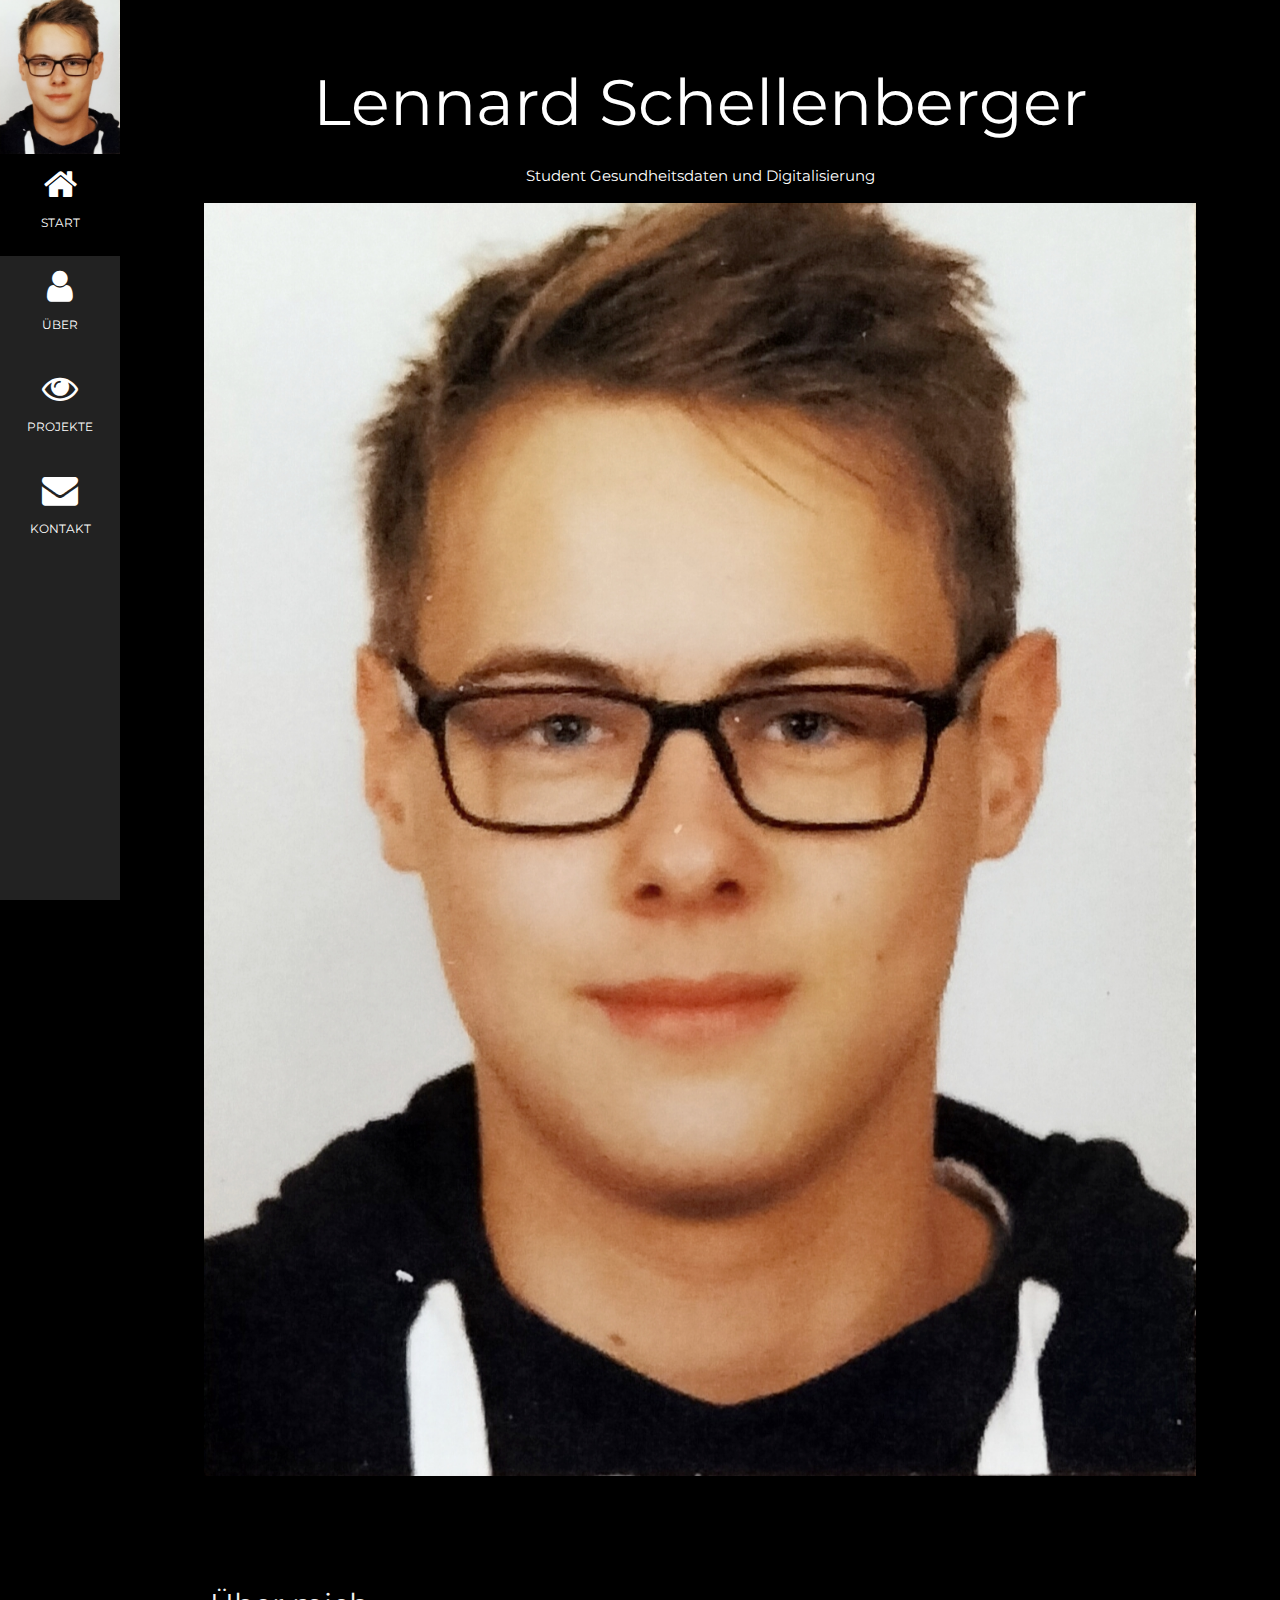
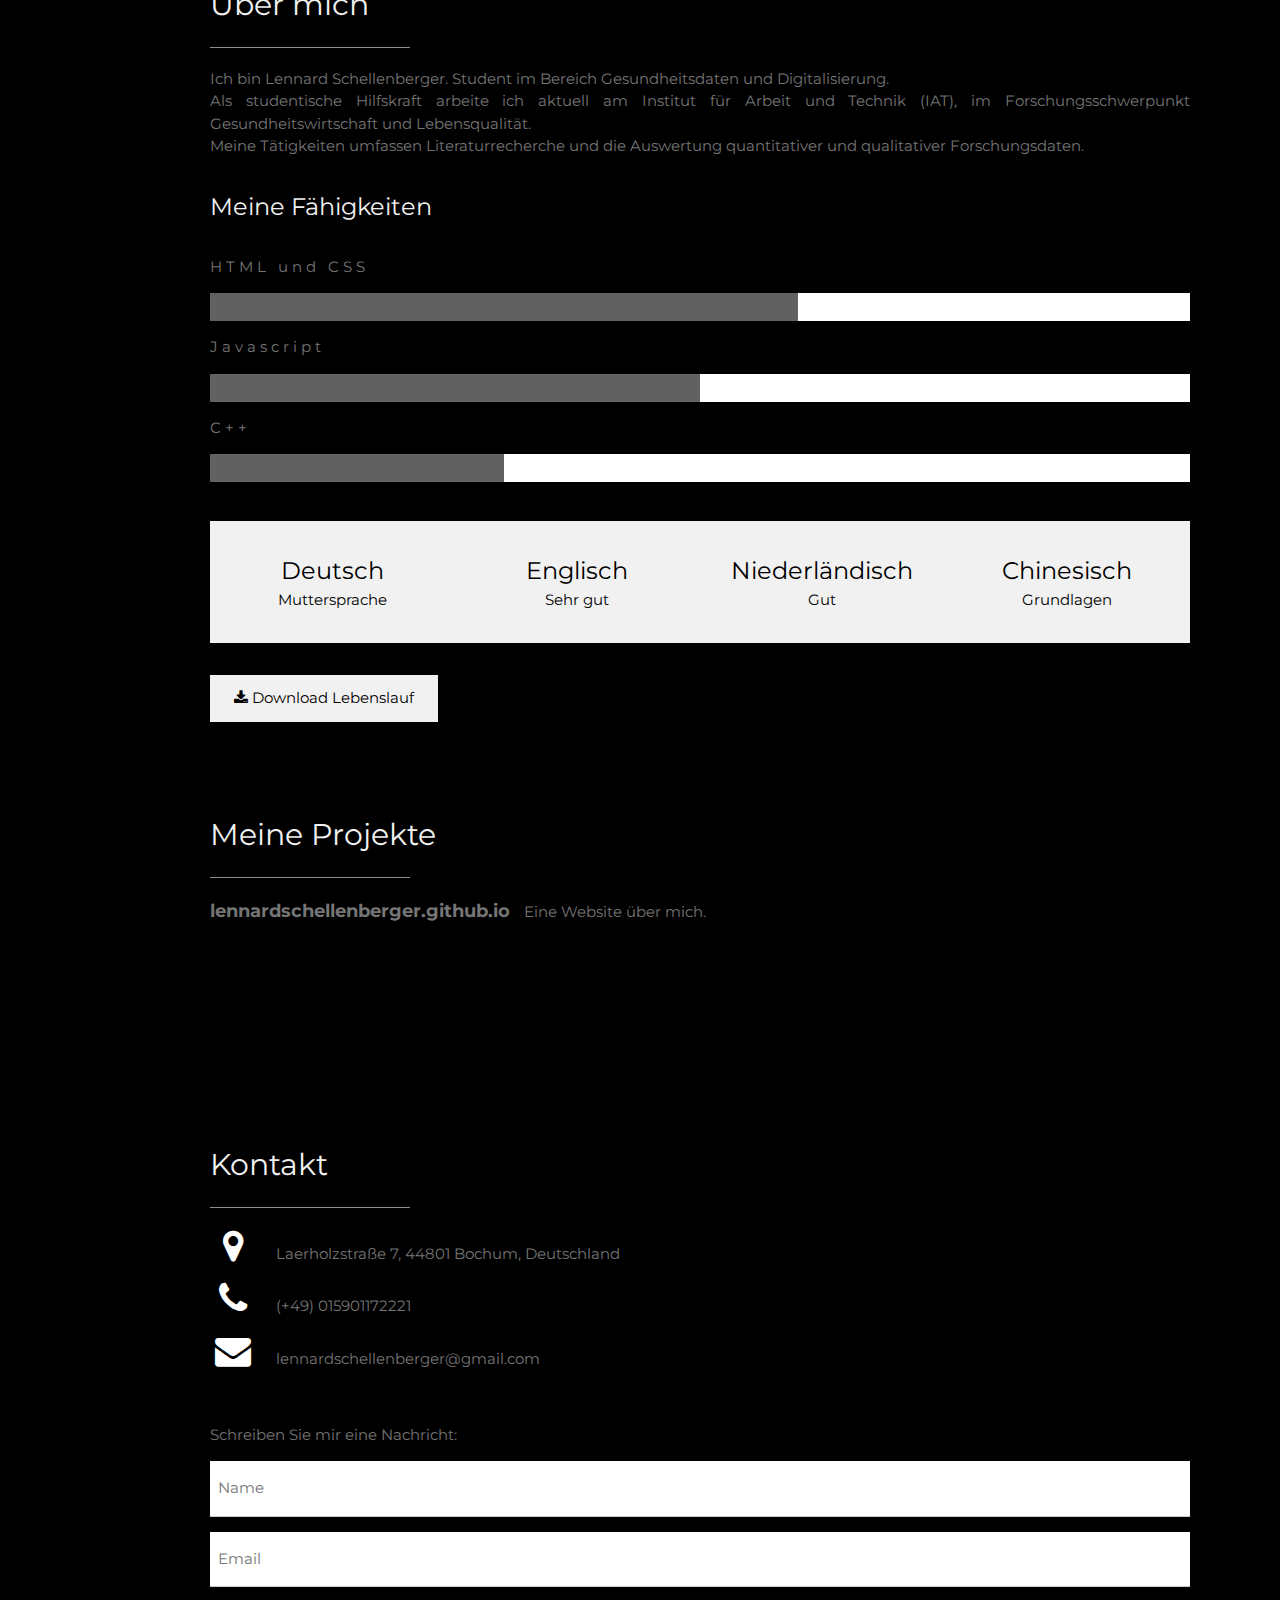
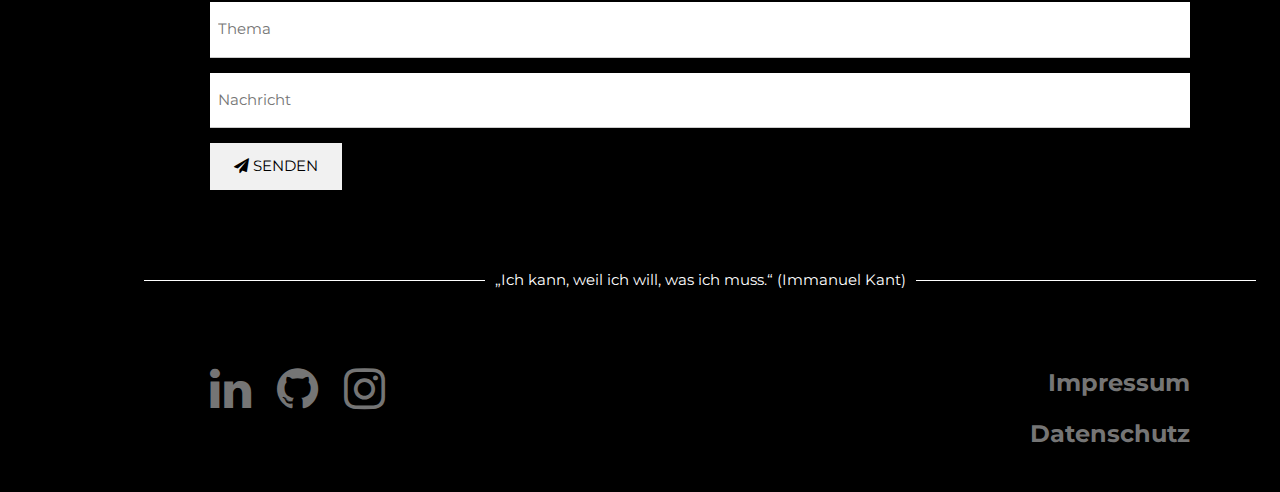
==== index.html @ 7496de6b "o" ====
<!DOCTYPE html>
<html>

<head>
  <title>Lennard Schellenberger</title>
  <meta charset="UTF-8">
  <meta name="keywords" content="HTML, CSS, JavaScript">
  <meta name="description" content="Website about Lennard Schellenberger">
  <meta name="author" content="Lennard Schellenberger">
  <meta name="viewport" content="width=device-width, initial-scale=1">
  <link rel="stylesheet" href="./styles/index.css">
  <link rel="stylesheet" href="https://www.w3schools.com/w3css/4/w3.css">
  <link rel="stylesheet" href="https://fonts.googleapis.com/css?family=Montserrat">
  <link rel="stylesheet" href="https://cdnjs.cloudflare.com/ajax/libs/font-awesome/4.7.0/css/font-awesome.min.css">
  <link rel="icon" type="image/x-ixon" href=".\data\flavicon.png">
  <script src="./scripts/index.js">
  </script>
  <style>
    body,
    h1,
    h2,
    h3,
    h4,
    h5,
    h6 {
      font-family: "Montserrat", sans-serif
    }

    .w3-row-padding img {
      margin-bottom: 12px
    }

    /* Set the width of the sidebar to 120px */
    .w3-sidebar {
      width: 120px;
      background: #222;
    }

    /* Add a left margin to the "page content" that matches the width of the sidebar (120px) */
    #main {
      margin-left: 120px
    }

    /* Remove margins from "page content" on small screens */
    @media only screen and (max-width: 600px) {
      #main {
        margin-left: 0
      }
    }
  </style>
</head>

<body class="w3-black">
  <!-- Icon Bar (Sidebar - hidden on small screens) -->
  <nav class="w3-sidebar w3-bar-block w3-small w3-hide-small w3-center">
    <!-- Avatar image in top left corner -->
    <img src="./data/lennardschellenberger.jpg" alt="Lennard Schellenberger" style="width:100%">
    <a href="./index.html#" class="w3-bar-item w3-button w3-padding-large w3-black">
      <i class="fa fa-home w3-xxlarge"></i>
      <p>START</p>
    </a>
    <a href="./index.html#ueber" class="w3-bar-item w3-button w3-padding-large w3-hover-black">
      <i class="fa fa-user w3-xxlarge"></i>
      <p>ÜBER</p>
    </a>
    <a href="./index.html#projekte" class="w3-bar-item w3-button w3-padding-large w3-hover-black">
      <i class="fa fa-eye w3-xxlarge"></i>
      <p>PROJEKTE</p>
    </a>
    <a href="./index.html#kontakt" class="w3-bar-item w3-button w3-padding-large w3-hover-black">
      <i class="fa fa-envelope w3-xxlarge"></i>
      <p>KONTAKT</p>
    </a>
    <!-- <img src="qr-code.png" alt="QR Code" title="lennardschellenberger.w3spaces.com" class="qr-code"> -->
  </nav>

  <!-- Navbar on small screens (hidden on medium and large screens) -->
  <div class="w3-top w3-hide-large w3-hide-medium" id="myNavbar">
    <div class="w3-bar w3-black w3-opacity w3-hover-opacity-off w3-center w3-small">
      <a href="./index.html#" class="w3-bar-item w3-button" style="width:23% !important">START</a>
      <a href="./index.html#ueber" class="w3-bar-item w3-button" style="width:23% !important">ÜBER</a>
      <a href="./index.html#projekte" class="w3-bar-item w3-button" style="width:23% !important">PROJEKTE</a>
      <a href="./index.html#kontakt" class="w3-bar-item w3-button" style="width:23% !important">KONTAKT</a>
      <form>
        <input class="lang" type="image" src=".\data\germany.png" alt="Englisch" style="width: 6%;">
      </form>
    </div>
  </div>

  <!-- Page Content -->
  <div class="w3-padding-large" id="main">
    <!-- Header -->
    <header class="w3-container w3-padding-32 w3-center w3-black" id="home">
      <h1 class="w3-jumbo heading">Lennard Schellenberger</h1>
      <p id="header-description">Student Gesundheitsdaten und Digitalisierung</p>
      <img src="./data/lennardschellenberger.jpg" alt="Lennard Schellenberger" class="w3-image" width="992"
        height="1108">
      <!-- End Header -->
    </header>

    <!-- About Section -->
    <div class="w3-content w3-justify w3-text-grey w3-padding-64" id="ueber">
      <h2 id="about-header" class="w3-text-light-grey">Über mich</h2>
      <hr style="width:200px" class="w3-opacity">
      <p id="about-description">
        Ich bin Lennard Schellenberger. Student im Bereich Gesundheitsdaten und Digitalisierung. <br>
        Als studentische Hilfskraft arbeite ich aktuell am <a href="https://www.iat.eu"
          title="Institut für Arbeit und Technik" class="link">Institut für
          Arbeit und Technik (IAT)</a>,
        im Forschungsschwerpunkt <a
          href="https://www.iat.eu/das-institut/forschungsschwerpunkte/gesundheitswirtschaft-lebensqualitaet.html"
          title="Gesundheitswirtschaft und Lebensqualität" class="link">Gesundheitswirtschaft und Lebensqualität</a>.
        <br>
        Meine Tätigkeiten umfassen Literaturrecherche und die Auswertung quantitativer und qualitativer Forschungsdaten.
      </p>

      <h3 id="about-skills-header" class="w3-padding-16 w3-text-light-grey">Meine Fähigkeiten</h3>
      <p id="about-skills-skill-1" class="w3-wide">HTML und CSS</p>
      <div class="w3-white">
        <div class="w3-dark-grey" style="height:28px;width:60%"></div>
      </div>
      <p id="about-skills-skill-2" class="w3-wide">Javascript</p>
      <div class="w3-white">
        <div class="w3-dark-grey" style="height:28px;width:50%"></div>
      </div>
      <p id="about-skills-skill-3" class="w3-wide">C++</p>
      <div class="w3-white">
        <div class="w3-dark-grey" style="height:28px;width:30%"></div>
      </div><br>

      <div class="w3-row w3-center w3-padding-16 w3-section w3-light-grey">
        <div class="w3-quarter w3-section">
          <span id="about-skills-lang-1" class="w3-xlarge">Deutsch</span><br>
          <span id="about-skills-lang-1-level">Muttersprache</span>
        </div>
        <div class="w3-quarter w3-section">
          <span id="about-skills-lang-2" class="w3-xlarge">Englisch</span><br>
          <span id="about-skills-lang-2-level">Sehr gut</span>
        </div>
        <div class="w3-quarter w3-section">
          <span id="about-skills-lang-3" class="w3-xlarge">Niederländisch</span><br>
          <span id="about-skills-lang-3-level">Gut</span>
        </div>
        <div class="w3-quarter w3-section">
          <span id="about-skills-lang-4" class="w3-xlarge">Chinesisch</span><br>
          <span id="about-skills-lang-4-level">Grundlagen</span>
        </div>
      </div>

      <button class="w3-button w3-light-grey w3-padding-large w3-section">
        <a href="./data/lebenslauf-lennardschellenberger.pdf" id="download-cv" class="download-cv" download>
          <i class="fa fa-download"></i> Download Lebenslauf</a>
      </button>

      <!-- Project Section -->
      <div class="w3-padding-64 w3-content" id="projekte">
        <h2 id="projects-header" class="w3-text-light-grey">Meine Projekte</h2>
        <hr style="width:200px" class="w3-opacity">
        <p>
          <a href="https://lennardschellenberger.github.io" class="project-links">lennardschellenberger.github.io</a>
          <span id="projects-project-1">Eine Website über mich.</span>
        </p>
      </div>
      <!-- End Project Section -->
    </div>

    <!-- Contact Section -->
    <div class="w3-padding-64 w3-content w3-text-grey" id="kontakt">
      <h2 id="contact-header" class="w3-text-light-grey">Kontakt</h2>
      <hr style="width:200px" class="w3-opacity">

      <div class="w3-section">
        <p>
          <a href="https://maps.app.goo.gl/XYuv7DQ7EtosWg7t7" class="contacts">
            <i class="fa fa-map-marker fa-fw w3-text-white w3-xxlarge w3-margin-right"></i>
            <span title="Google Maps">Laerholzstraße 7, 44801 Bochum, Deutschland</span></a>
        </p>
        <p>
          <a href="tel:+4915901172221" class="contacts">
            <i class="fa fa-phone fa-fw w3-text-white w3-xxlarge w3-margin-right"></i>
            (+49) 015901172221</a>
        </p>
        <p>
          <a href="mailto:lennardschellenberger@gmail.com" class="contacts">
            <i class="fa fa-envelope fa-fw w3-text-white w3-xxlarge w3-margin-right"></i>
            lennardschellenberger@gmail.com</a>
        </p>
      </div><br>

      <p id="contact-form-text">Schreiben Sie mir eine Nachricht:</p>
      <form action="/action_page.php" target="_blank">
        <p><input class="w3-input w3-padding-16" type="text" placeholder="Name" required name="Name"></p>
        <p><input class="w3-input w3-padding-16" type="text" placeholder="Email" required name="Email"></p>
        <p><input class="w3-input w3-padding-16" type="text" placeholder="Thema" required name="Thema"></p>
        <p><input class="w3-input w3-padding-16" type="text" placeholder="Nachricht" required name="Nachricht"></p>
        <p>
          <button class="w3-button w3-light-grey w3-padding-large" type="submit">
            <i class="fa fa-paper-plane"></i>
            <span id="contact-form-send">SENDEN</span></button>
        </p>
      </form>
      <!-- End Contact Section -->
    </div>

    <!-- Quote - hidden on small screens -->
    <div class="quote w3-hide-small">
      <span class="quote-background">„Ich kann, weil ich will, was ich muss.“ (Immanuel Kant)</span>
    </div>

    <!-- Footer -->
    <footer class="w3-content w3-padding-64 w3-text-grey w3-xlarge">
      <a href="https://www.linkedin.com/in/lennard-schellenberger-0604a9241/"
        class="fa fa-linkedin social-media fa-2x"></a>
      <a href="https://github.com/lennardschellenberger" class="fa fa-github social-media fa-2x"></a>
      <a href="https://www.instagram.com/lennard_schellenberger/?next=%2F"
        class="fa fa-instagram social-media fa-2x"></a>

      <a href="./pages/impressum.html" id="footer-imprint" class="footer-links">Impressum</a><br>
      <a href="./pages/datenschutz.html" id="footer-imprint" class="footer-links">Datenschutz</a>
      <!-- End Footer -->
    </footer>

    <!-- END PAGE CONTENT -->
  </div>

</body>

</html>
---- styles/index.css ----
.link {
    text-decoration: none;
}

.lang-button {
    background: none;
}

.download-cv {
    text-decoration: none;
}

.project-links {
    text-decoration: none;
    font-size: large;
    font-weight: bold;
    margin-right: 10px;
}

.contacts {
    text-decoration: none;
}

.quote {
    width: 100%;
    text-align: center;
    border-bottom: 1px solid white;
    line-height: 0.1em;
    margin: 10px 0 20px;
}

.quote-background {
    background: black;
    padding: 0 10px;
}

.footer {
    display: flex;
    justify-content: space-between;
}

.social-media {
    text-decoration: none;
    margin-right: 20px;
}

.footer-links {
    text-decoration: none;
    float: right;
    font-weight: bold;
}

.copyright {
    text-align: center;
}

.link:hover,
.project-links:hover,
.contacts:hover,
.social-media:hover,
.footer-links:hover {
    color: white;
}
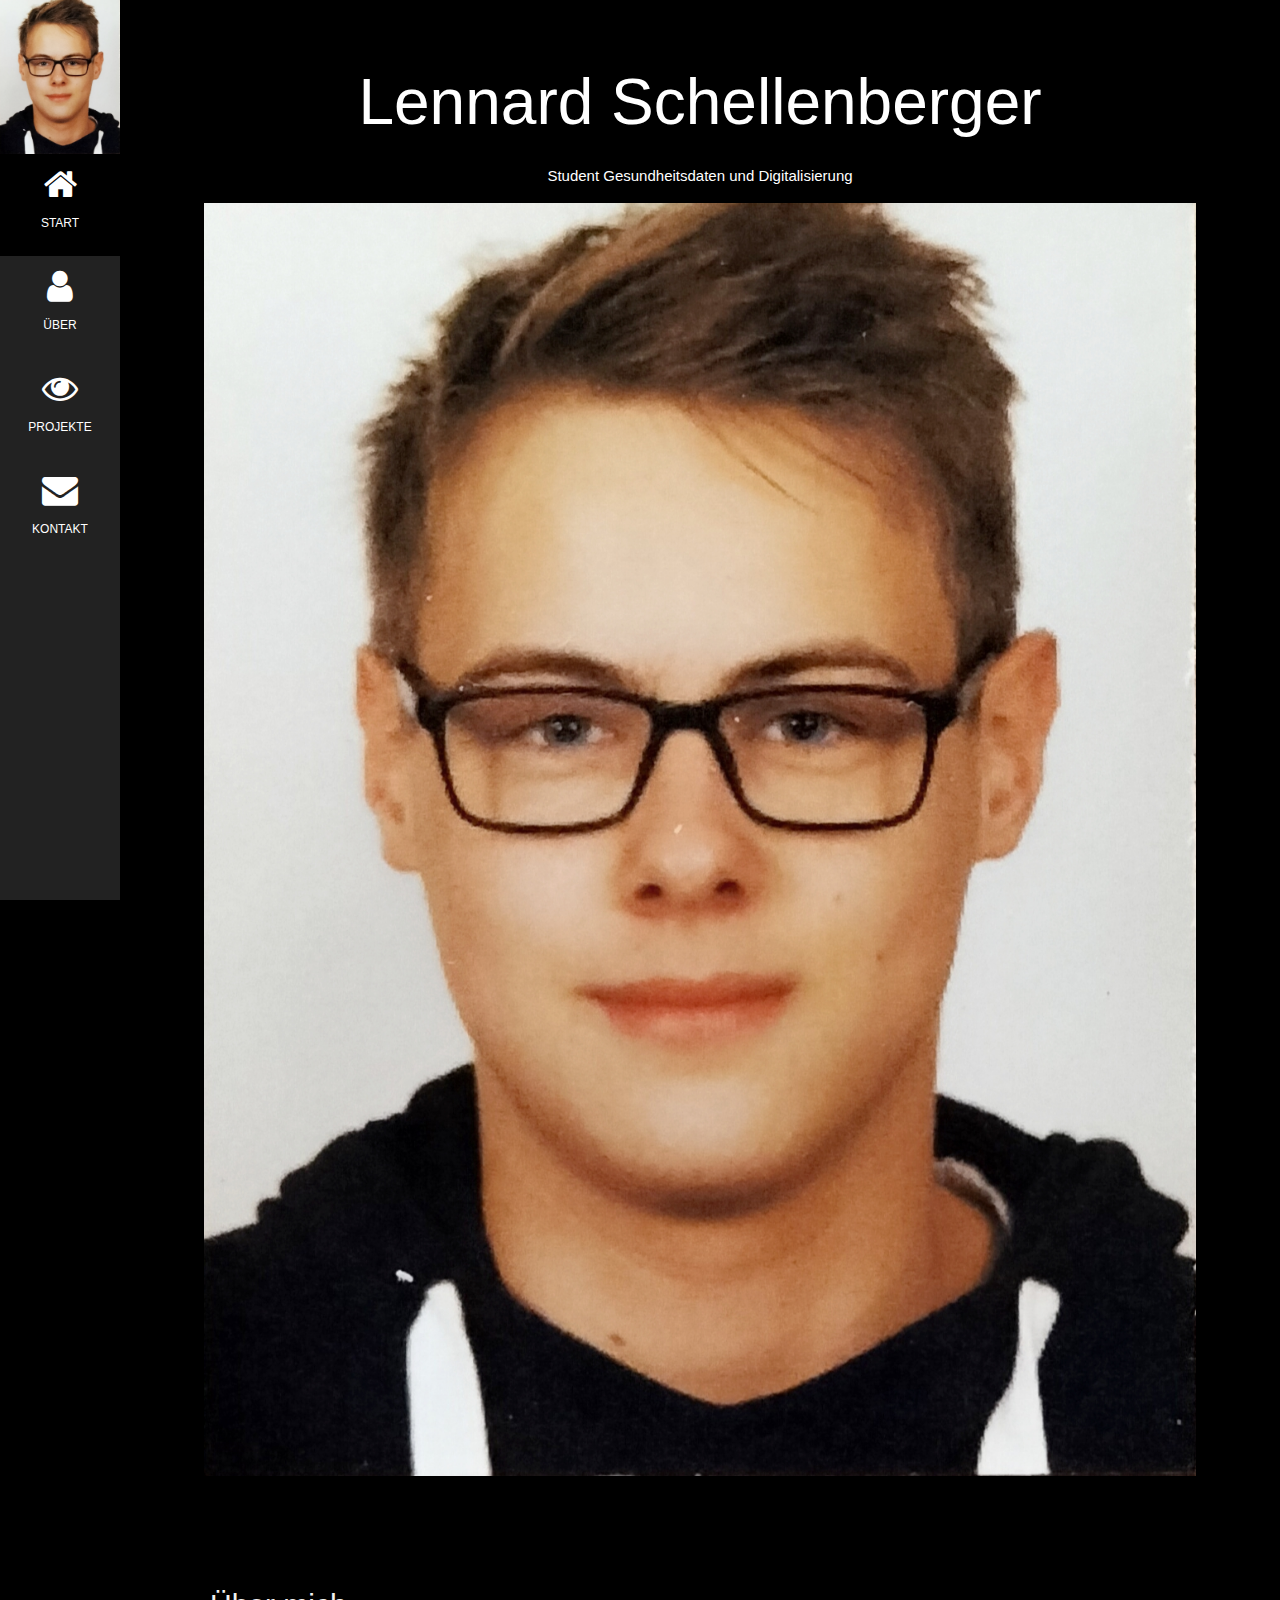
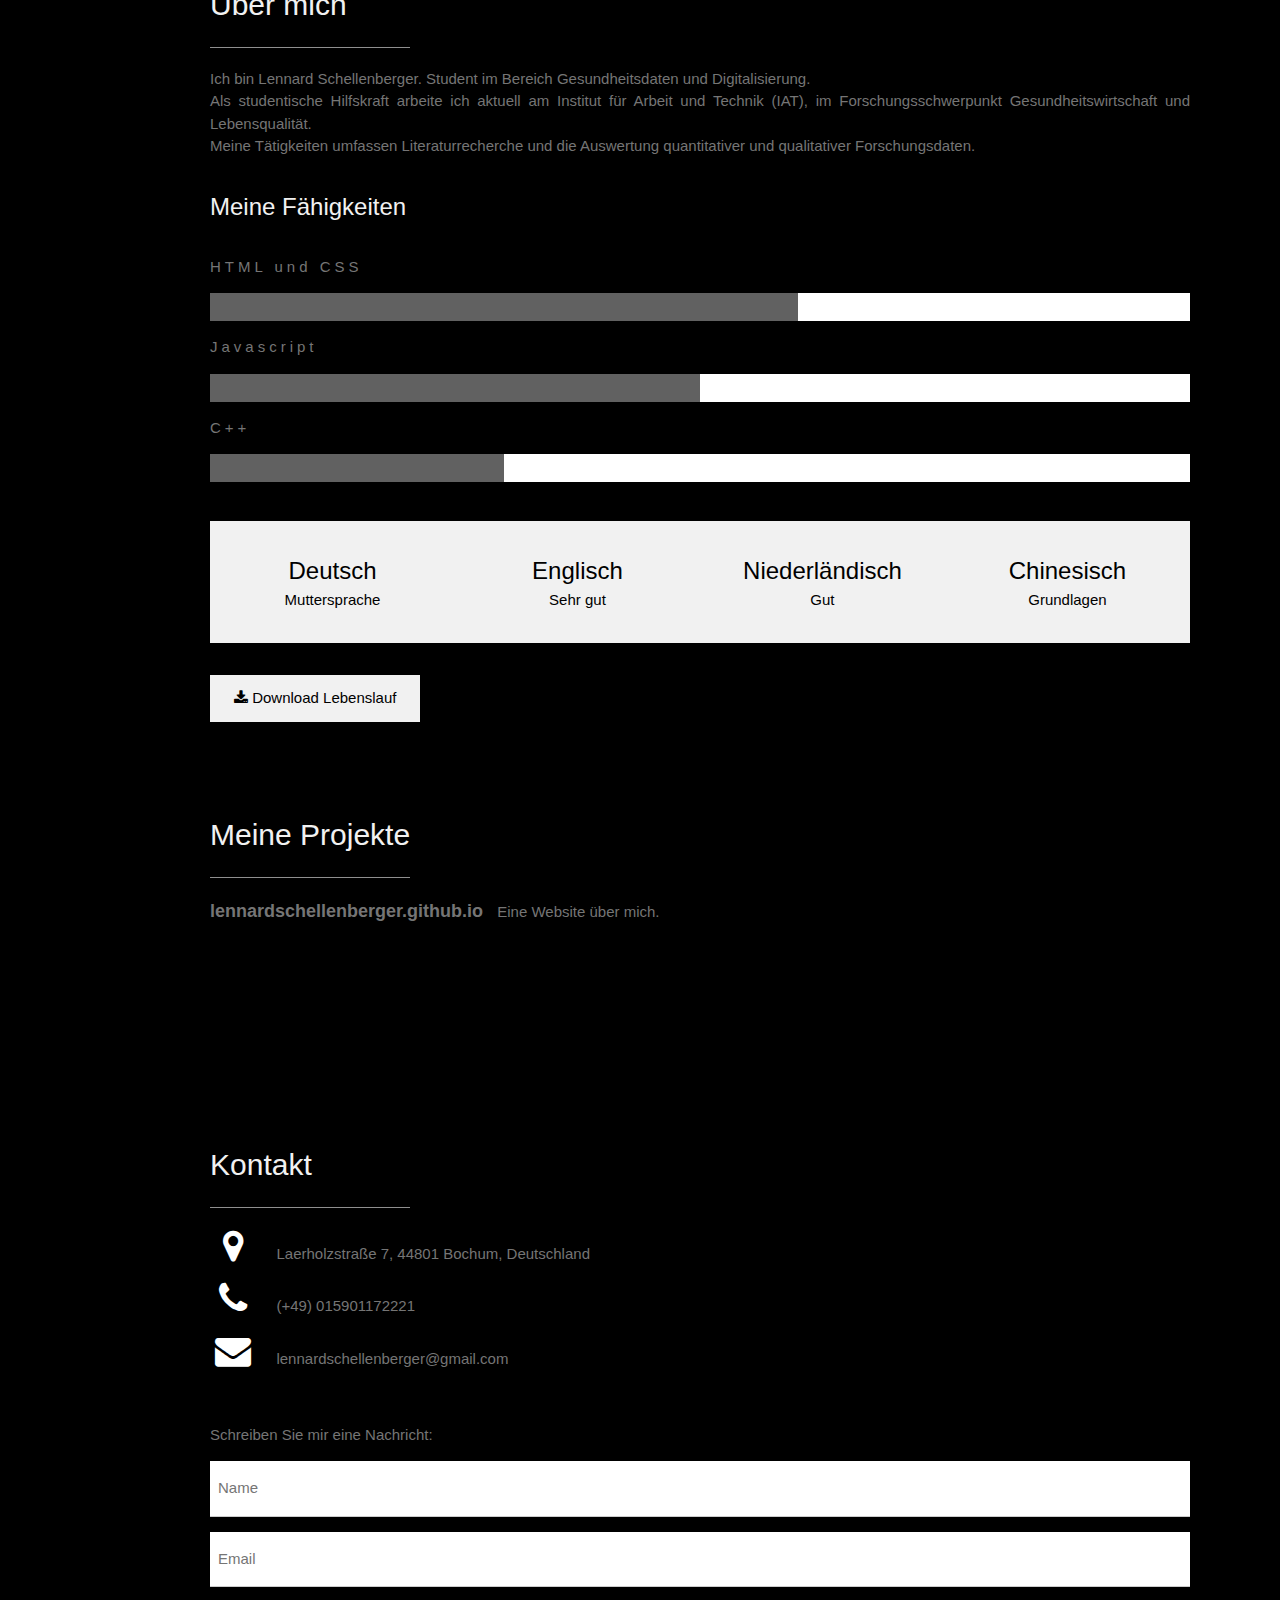
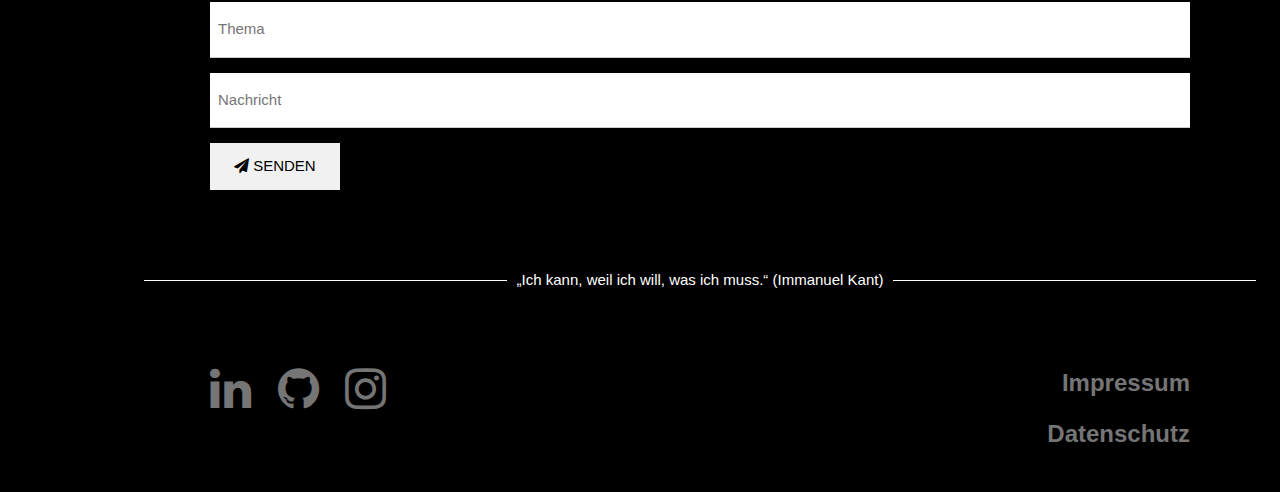
==== commit 371bfc42: "g" ====
--- a/index.html
+++ b/index.html
@@ -12,9 +12,8 @@
   <link rel="stylesheet" href="https://www.w3schools.com/w3css/4/w3.css">
   <link rel="stylesheet" href="https://fonts.googleapis.com/css?family=Montserrat">
   <link rel="stylesheet" href="https://cdnjs.cloudflare.com/ajax/libs/font-awesome/4.7.0/css/font-awesome.min.css">
-  <link rel="icon" type="image/x-ixon" href=".\data\flavicon.png">
-  <script src="./scripts/index.js">
-  </script>
+  <link rel="icon" type="image/x-icon" href=".\data\flavicon.png">
+  <script src="./scripts/index.js"></script>
   <style>
     body,
     h1,
@@ -23,7 +22,7 @@
     h4,
     h5,
     h6 {
-      font-family: "Montserrat", sans-serif
+      font-family: "Open Sans", sans-serif
     }
 
     .w3-row-padding img {
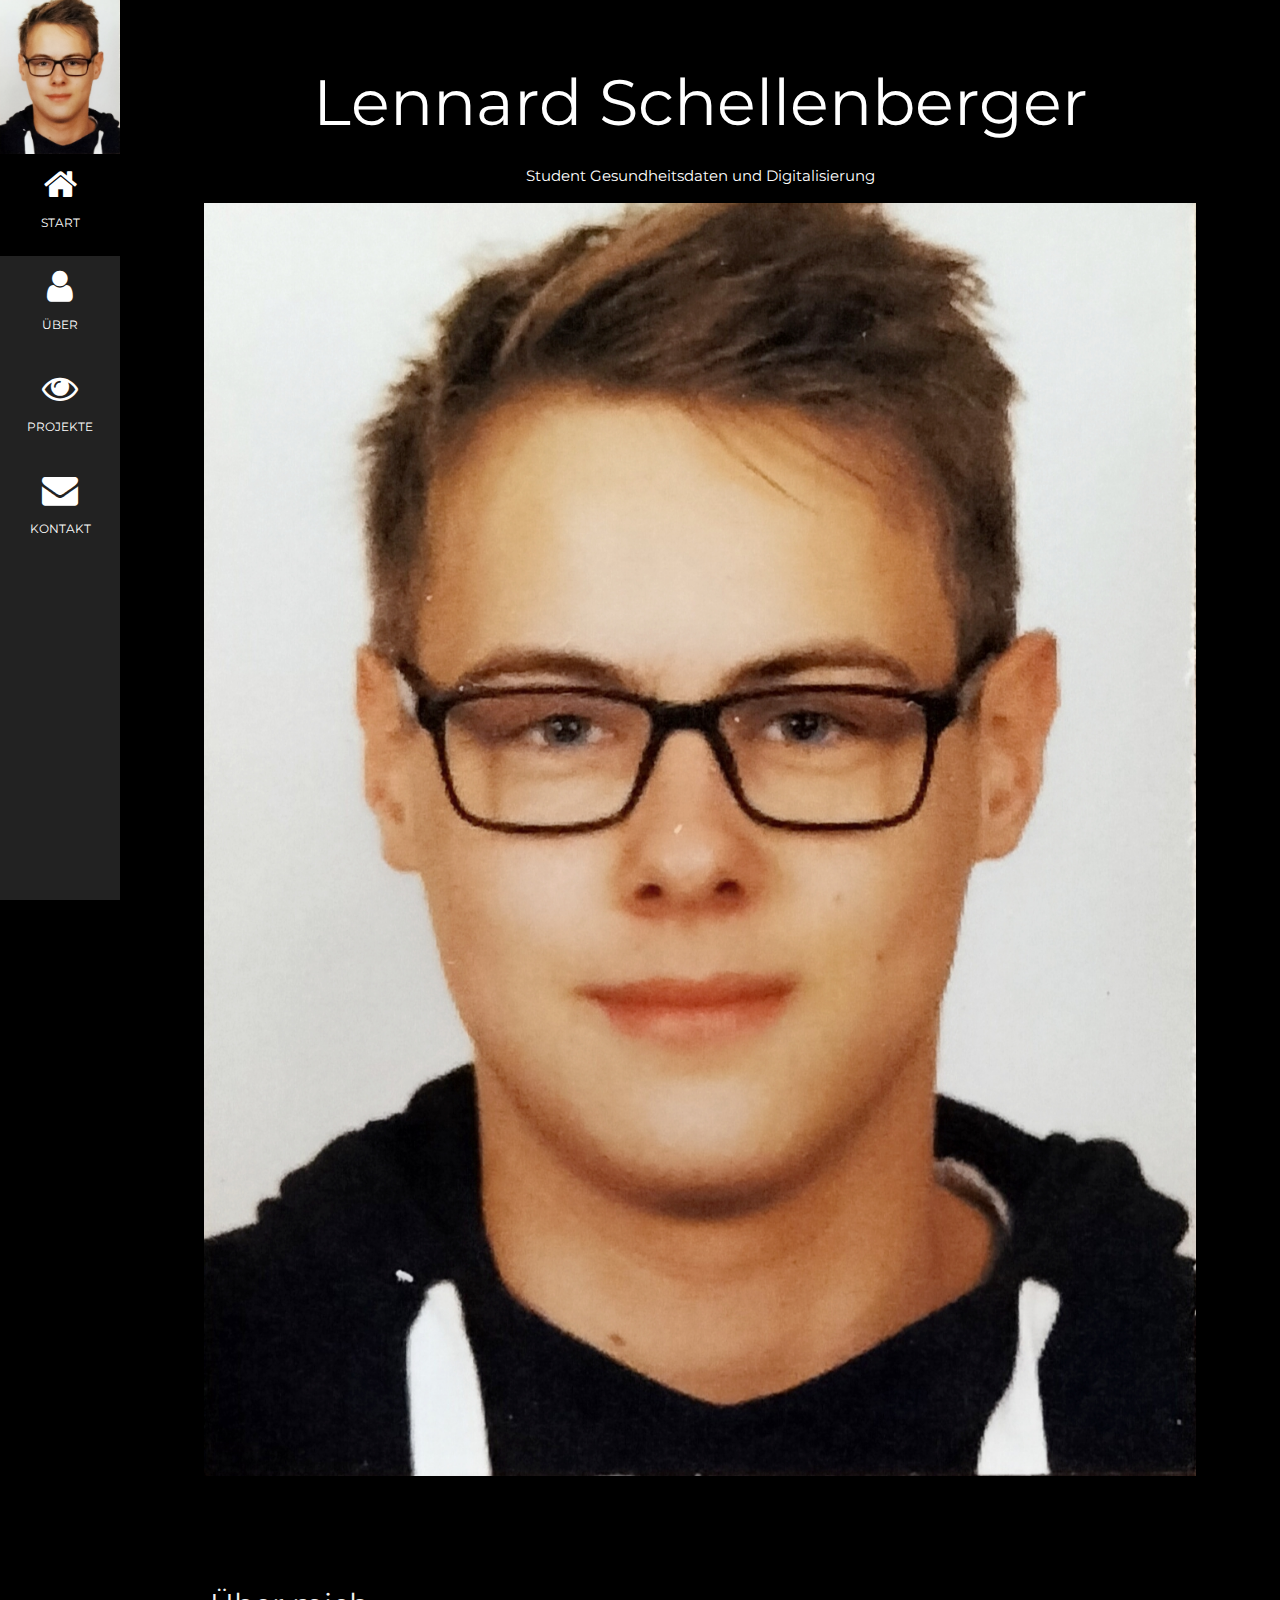
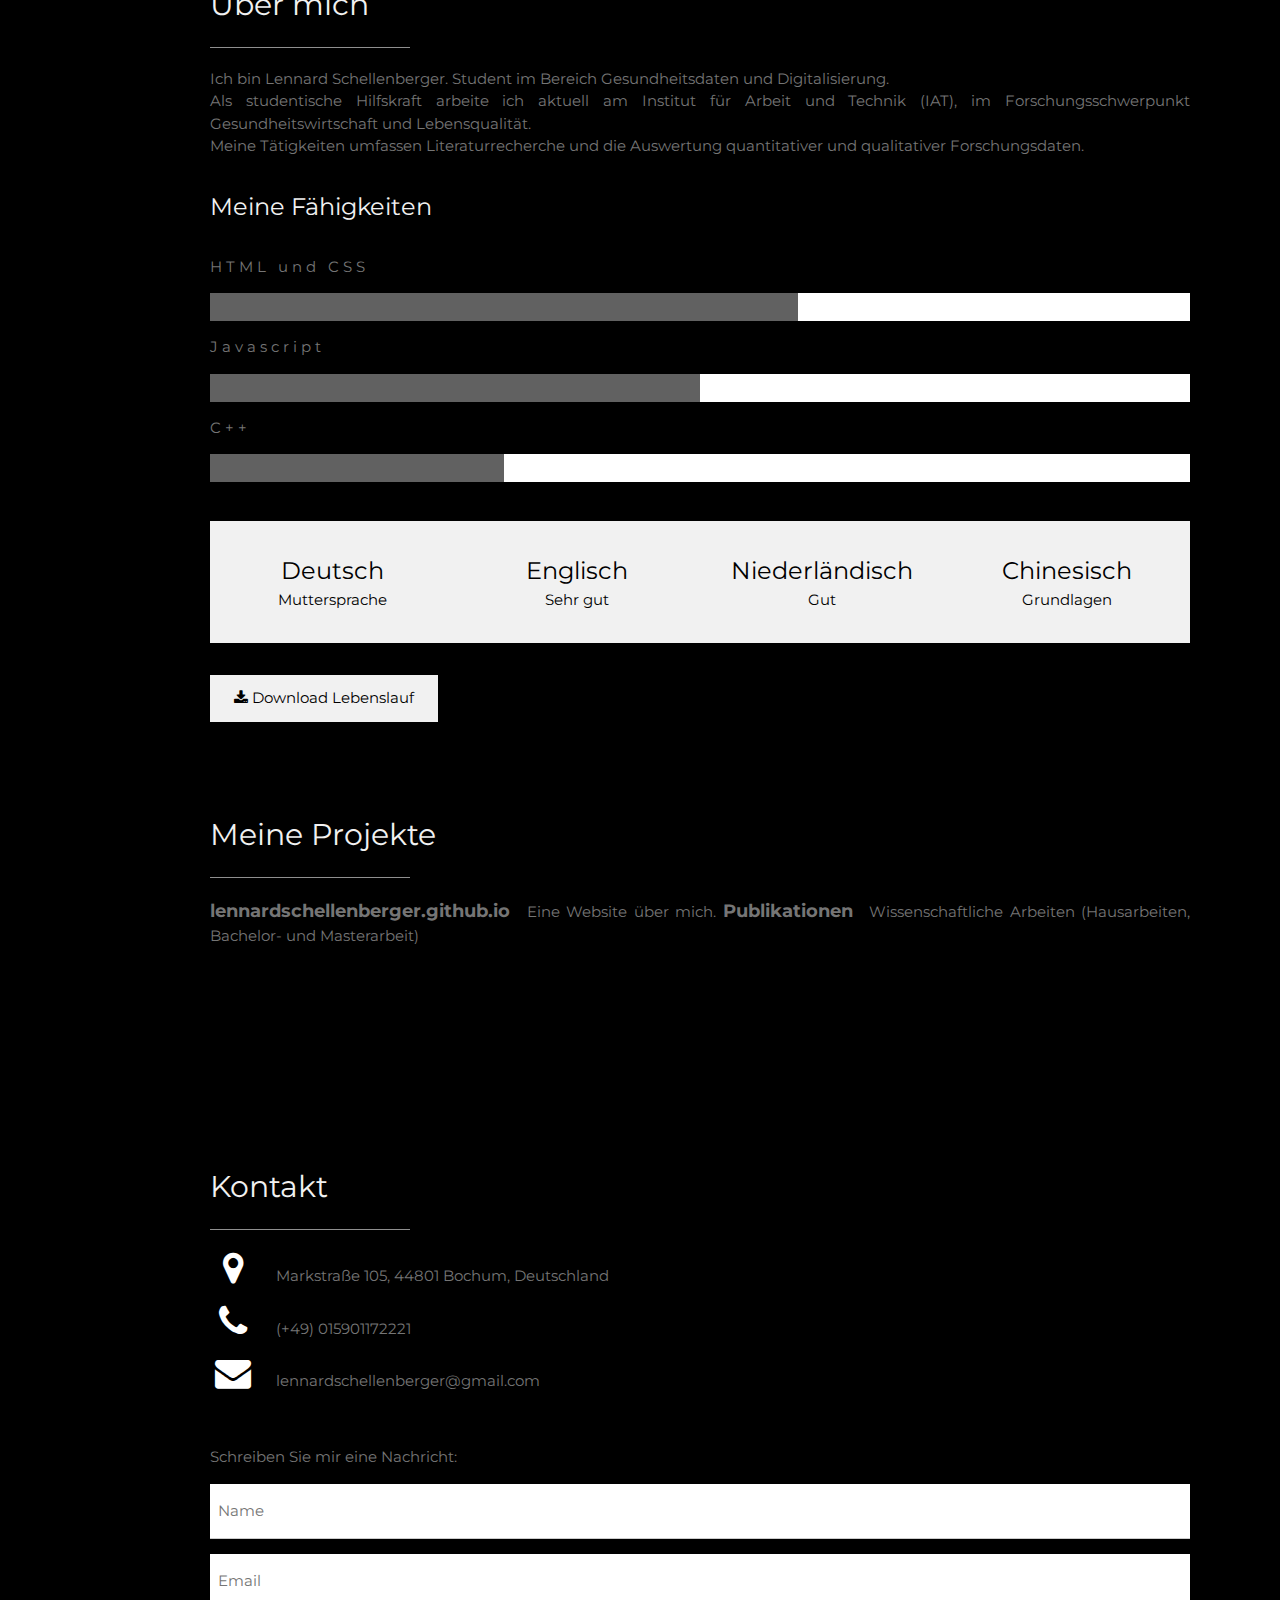
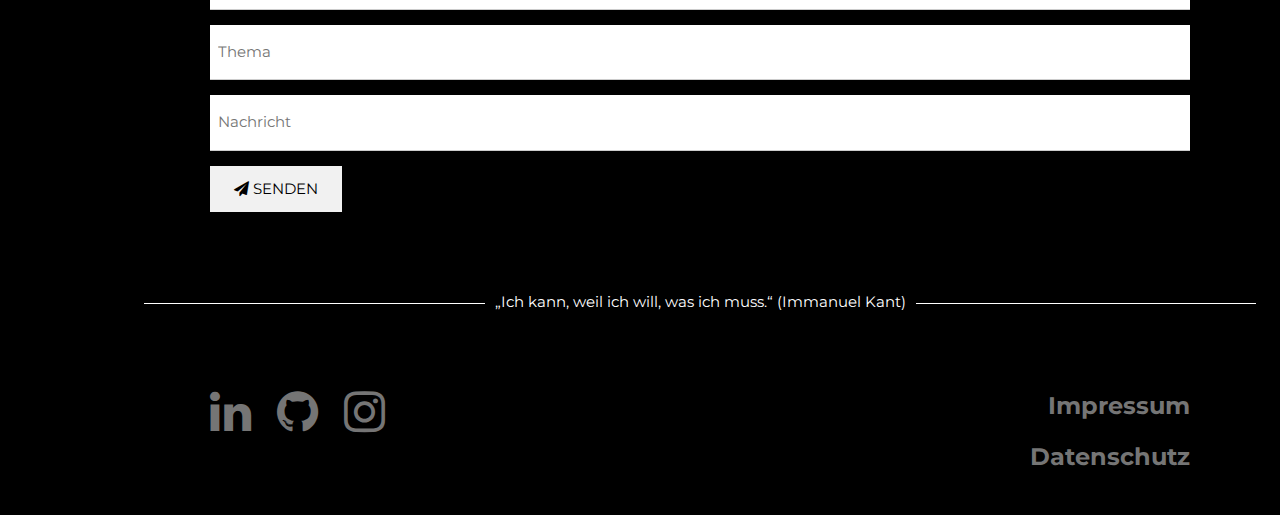
==== commit dfbbeee5: "a" ====
--- a/index.html
+++ b/index.html
@@ -14,6 +14,12 @@
   <link rel="stylesheet" href="https://cdnjs.cloudflare.com/ajax/libs/font-awesome/4.7.0/css/font-awesome.min.css">
   <link rel="icon" type="image/x-icon" href=".\data\flavicon.png">
   <script src="./scripts/index.js"></script>
+
+  <link rel="preconnect" href="https://fonts.googleapis.com">
+  <link rel="preconnect" href="https://fonts.gstatic.com" crossorigin>
+  <link href="https://fonts.googleapis.com/css2?family=Open+Sans:ital,wght@0,300..800;1,300..800&display=swap"
+    rel="stylesheet">
+
   <style>
     body,
     h1,
@@ -22,7 +28,7 @@
     h4,
     h5,
     h6 {
-      font-family: "Open Sans", sans-serif
+      font-family: "Montserrat", sans-serif
     }
 
     .w3-row-padding img {
@@ -158,6 +164,8 @@
         <p>
           <a href="https://lennardschellenberger.github.io" class="project-links">lennardschellenberger.github.io</a>
           <span id="projects-project-1">Eine Website über mich.</span>
+          <a href="./pages/publikationen.html" class="project-links">Publikationen</a>
+          <span id="projects-project-2">Wissenschaftliche Arbeiten (Hausarbeiten, Bachelor- und Masterarbeit)</span>
         </p>
       </div>
       <!-- End Project Section -->
@@ -170,9 +178,9 @@
 
       <div class="w3-section">
         <p>
-          <a href="https://maps.app.goo.gl/XYuv7DQ7EtosWg7t7" class="contacts">
+          <a href="https://maps.app.goo.gl/csKLP9Z7ojLV6Xws9" class="contacts">
             <i class="fa fa-map-marker fa-fw w3-text-white w3-xxlarge w3-margin-right"></i>
-            <span title="Google Maps">Laerholzstraße 7, 44801 Bochum, Deutschland</span></a>
+            <span title="Google Maps">Markstraße 105, 44801 Bochum, Deutschland</span></a>
         </p>
         <p>
           <a href="tel:+4915901172221" class="contacts">
--- a/styles/index.css
+++ b/styles/index.css
@@ -1,3 +1,12 @@
+.open-sans {
+    font-family: "Open Sans", sans-serif;
+    font-optical-sizing: auto;
+    font-weight: <weight>;
+    font-style: normal;
+    font-variation-settings:
+        "wdth" 100;
+}
+
 .link {
     text-decoration: none;
 }
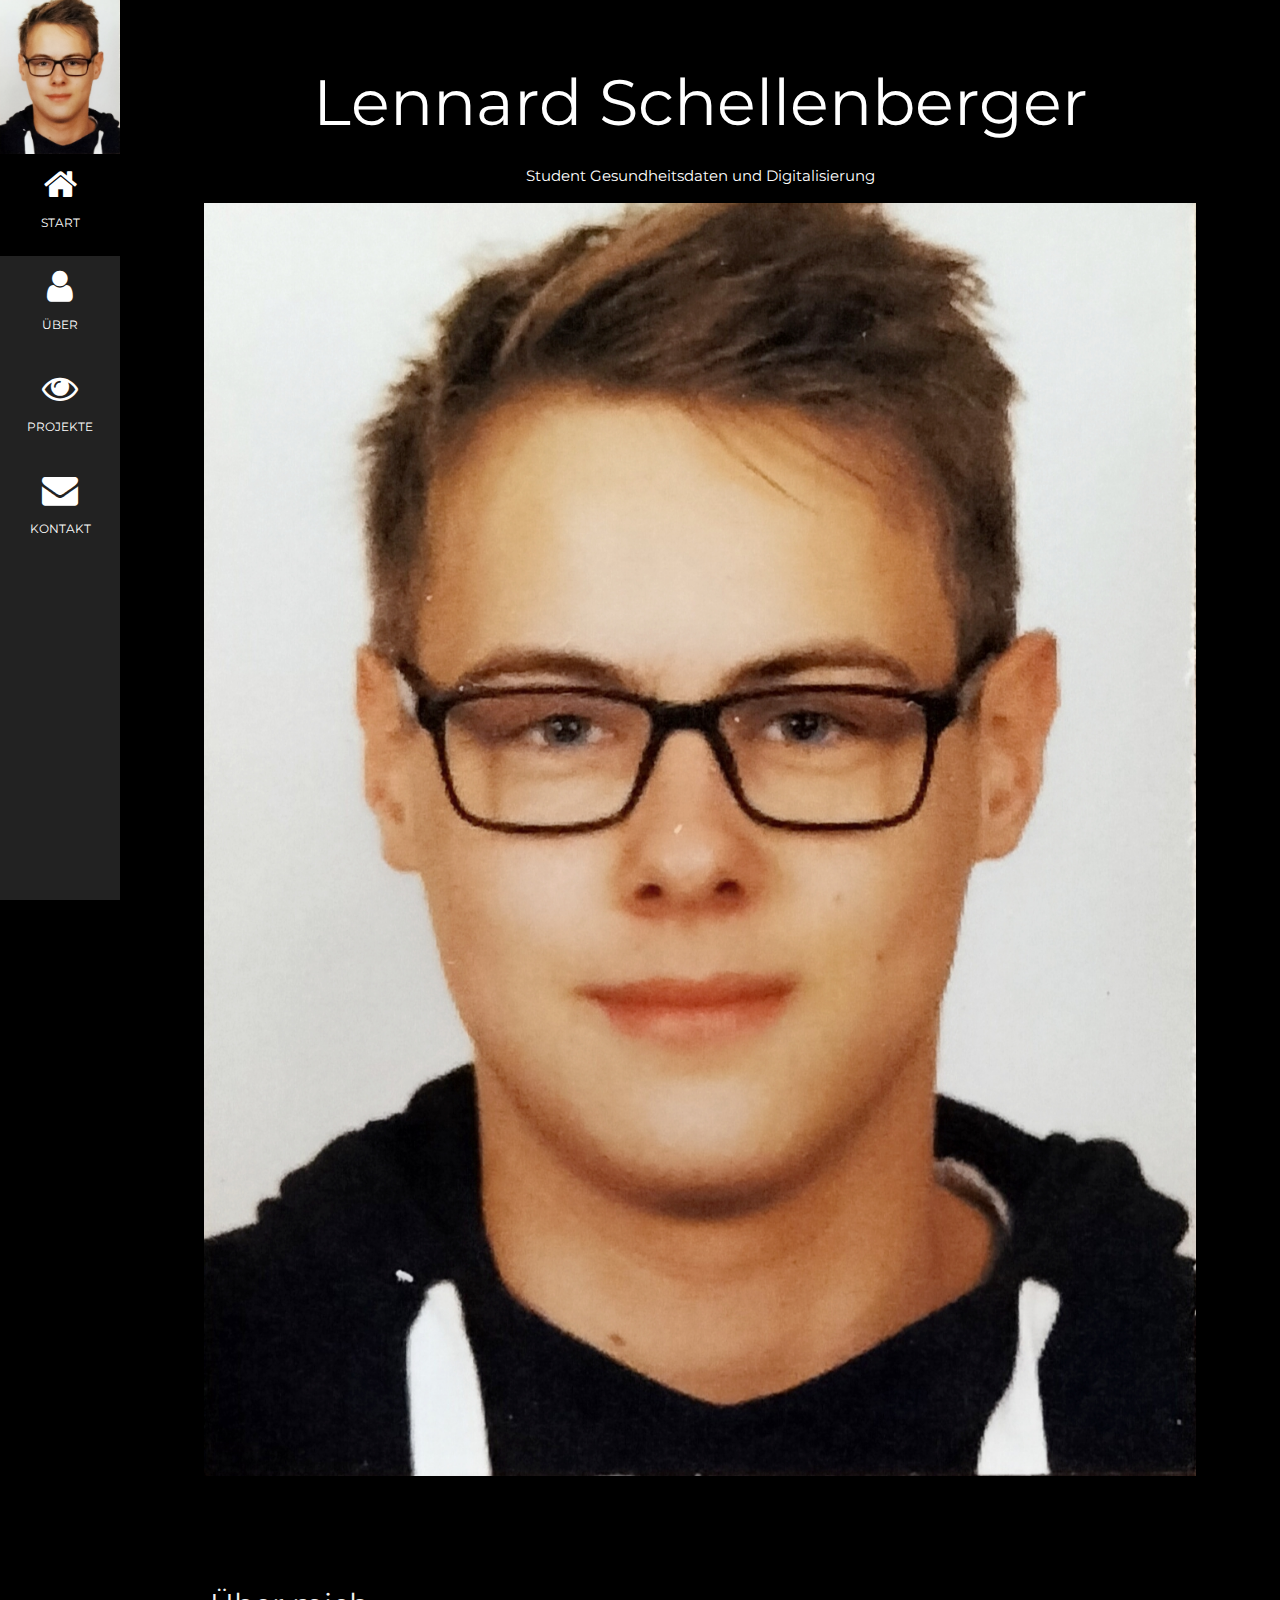
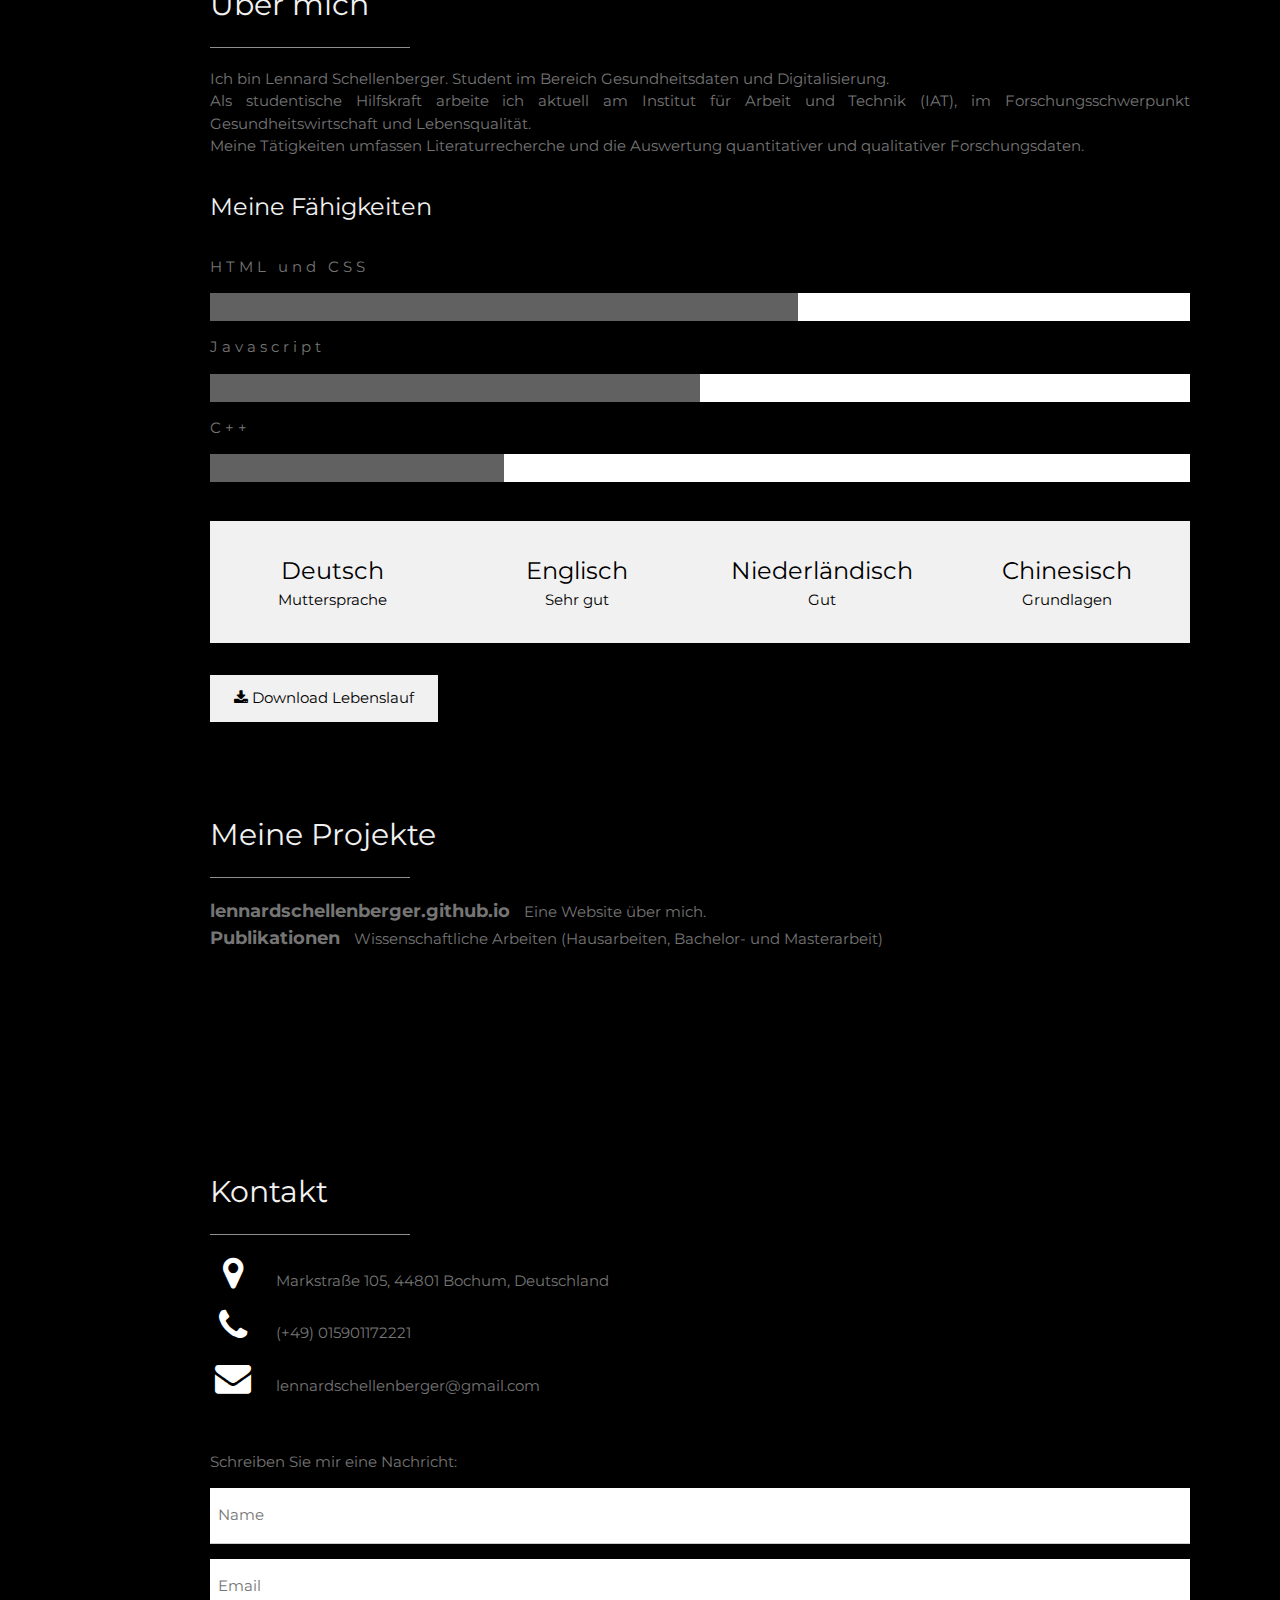
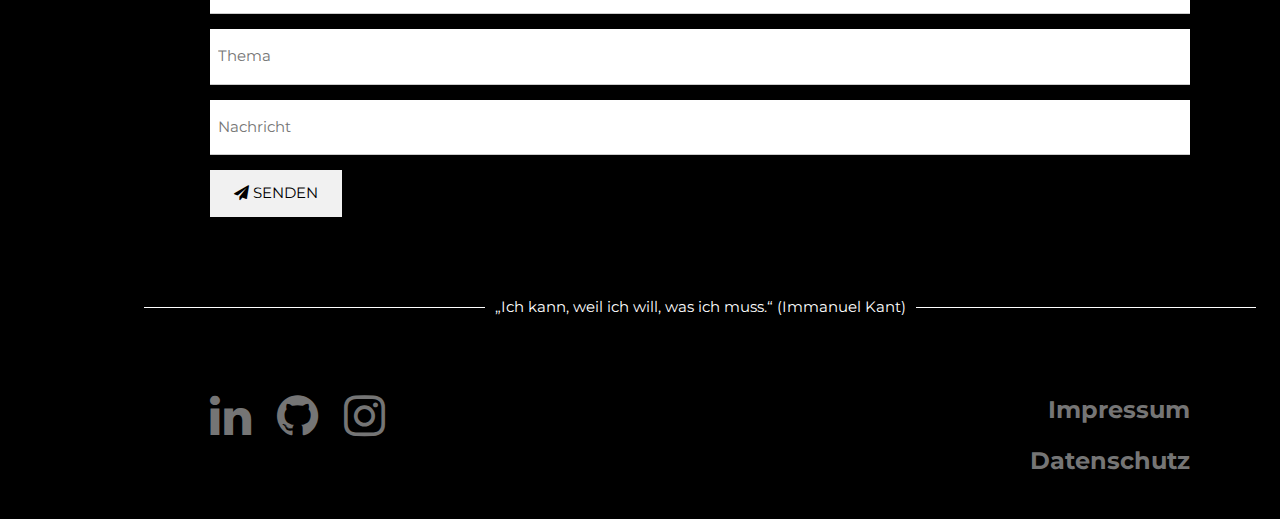
==== commit bd74fb79: "a" ====
--- a/index.html
+++ b/index.html
@@ -163,7 +163,7 @@
         <hr style="width:200px" class="w3-opacity">
         <p>
           <a href="https://lennardschellenberger.github.io" class="project-links">lennardschellenberger.github.io</a>
-          <span id="projects-project-1">Eine Website über mich.</span>
+          <span id="projects-project-1">Eine Website über mich.</span> <br />
           <a href="./pages/publikationen.html" class="project-links">Publikationen</a>
           <span id="projects-project-2">Wissenschaftliche Arbeiten (Hausarbeiten, Bachelor- und Masterarbeit)</span>
         </p>
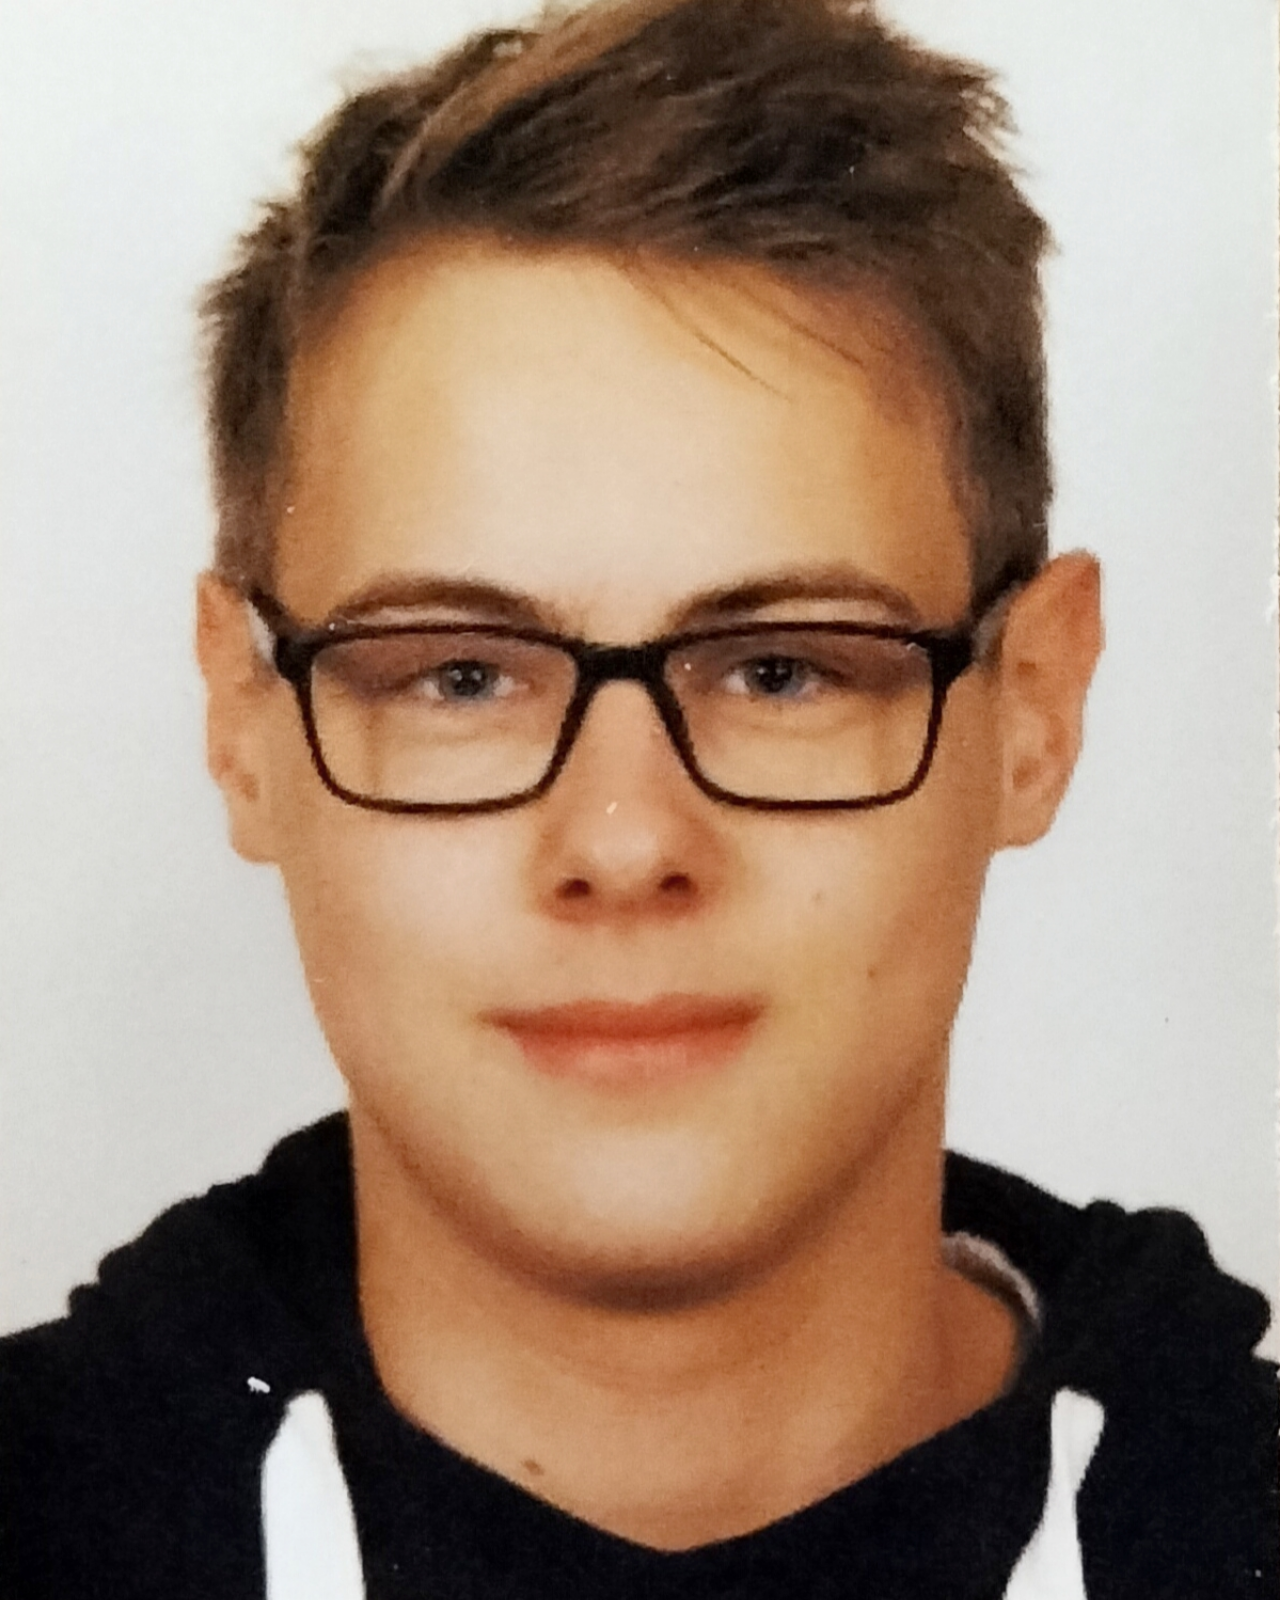
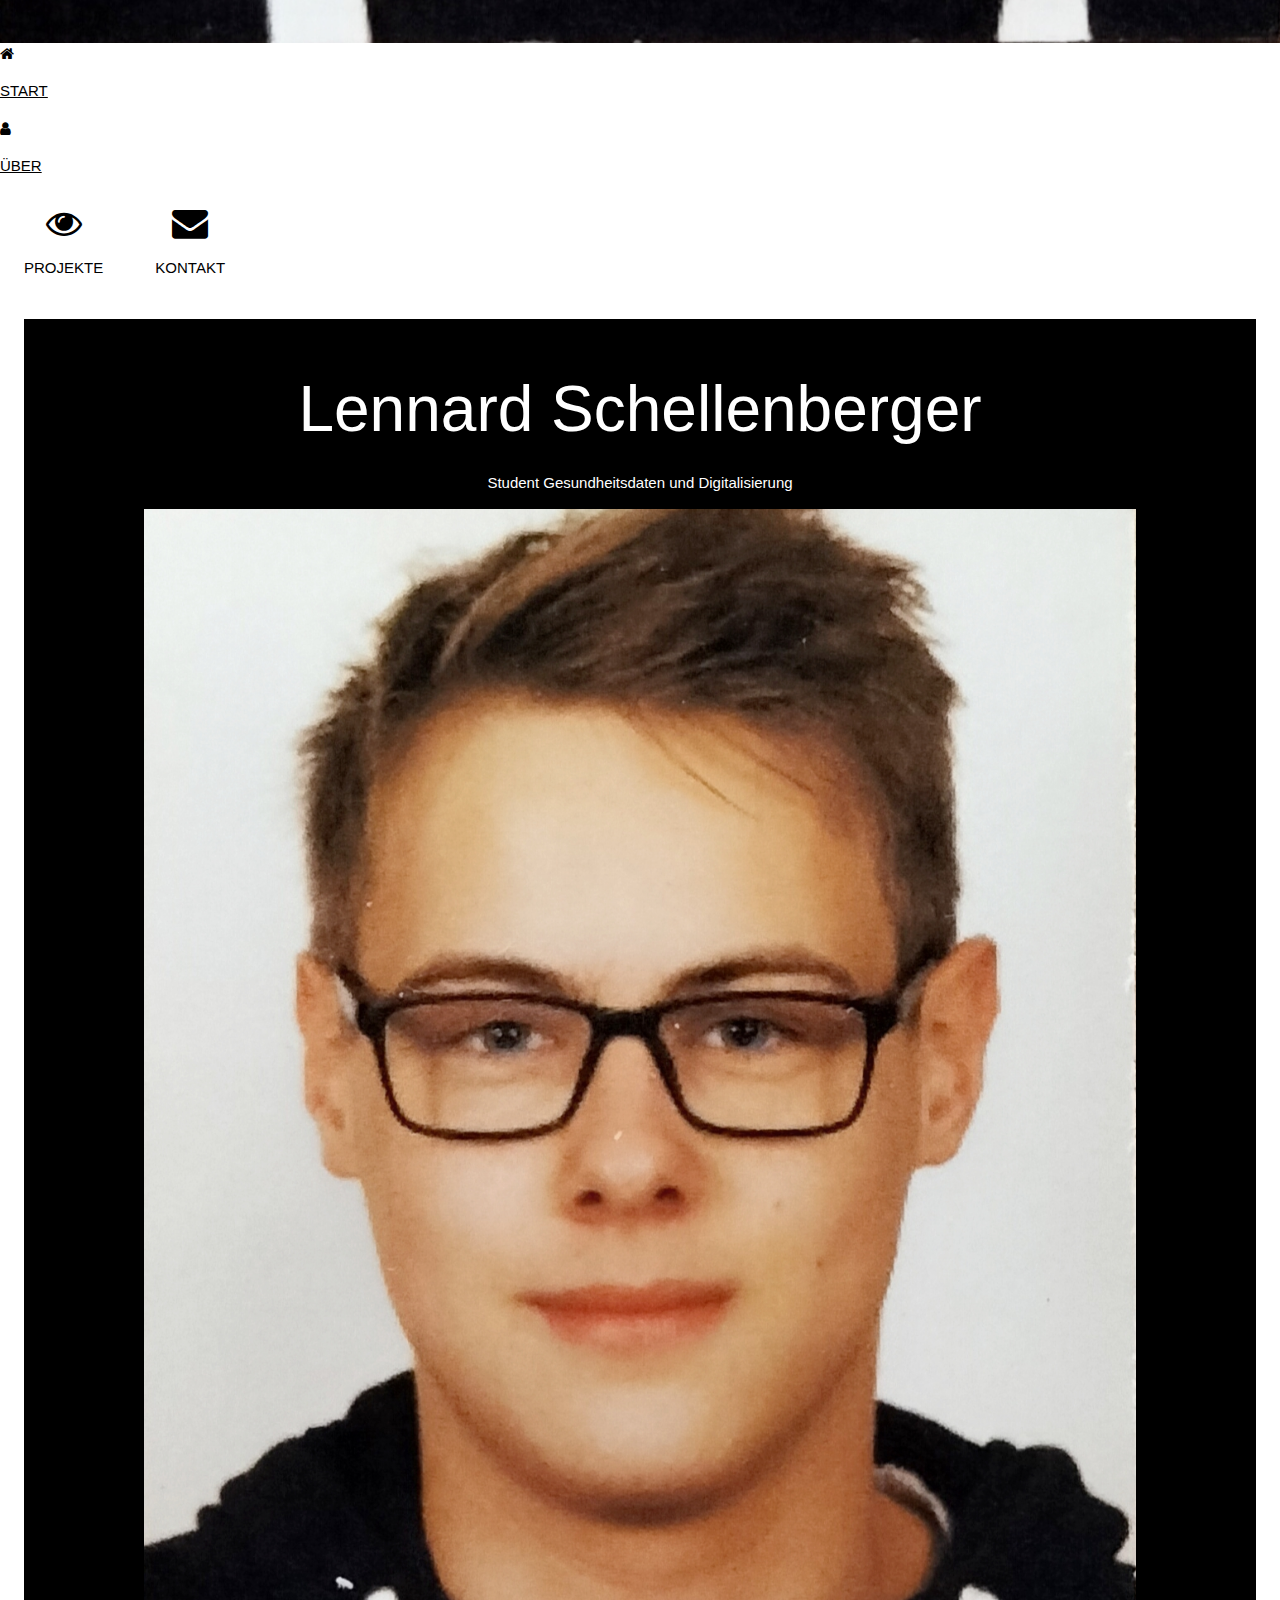
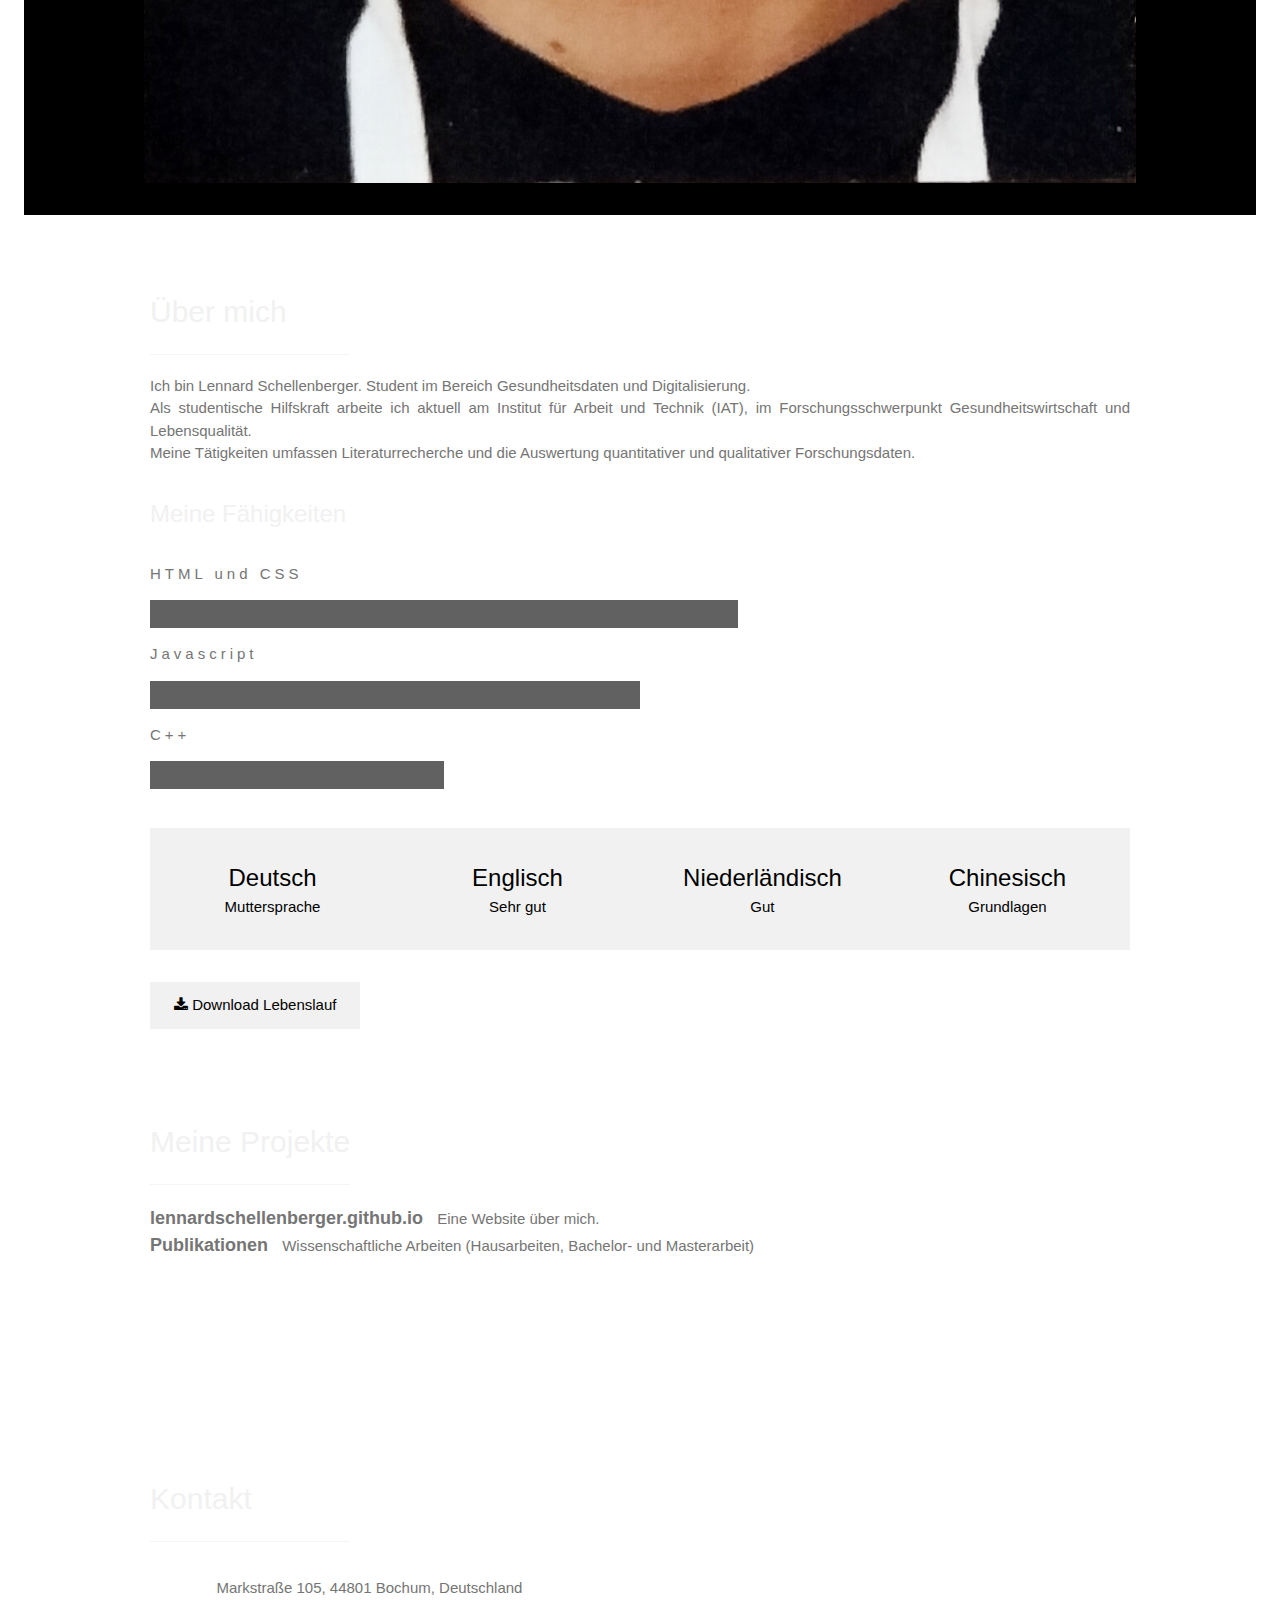
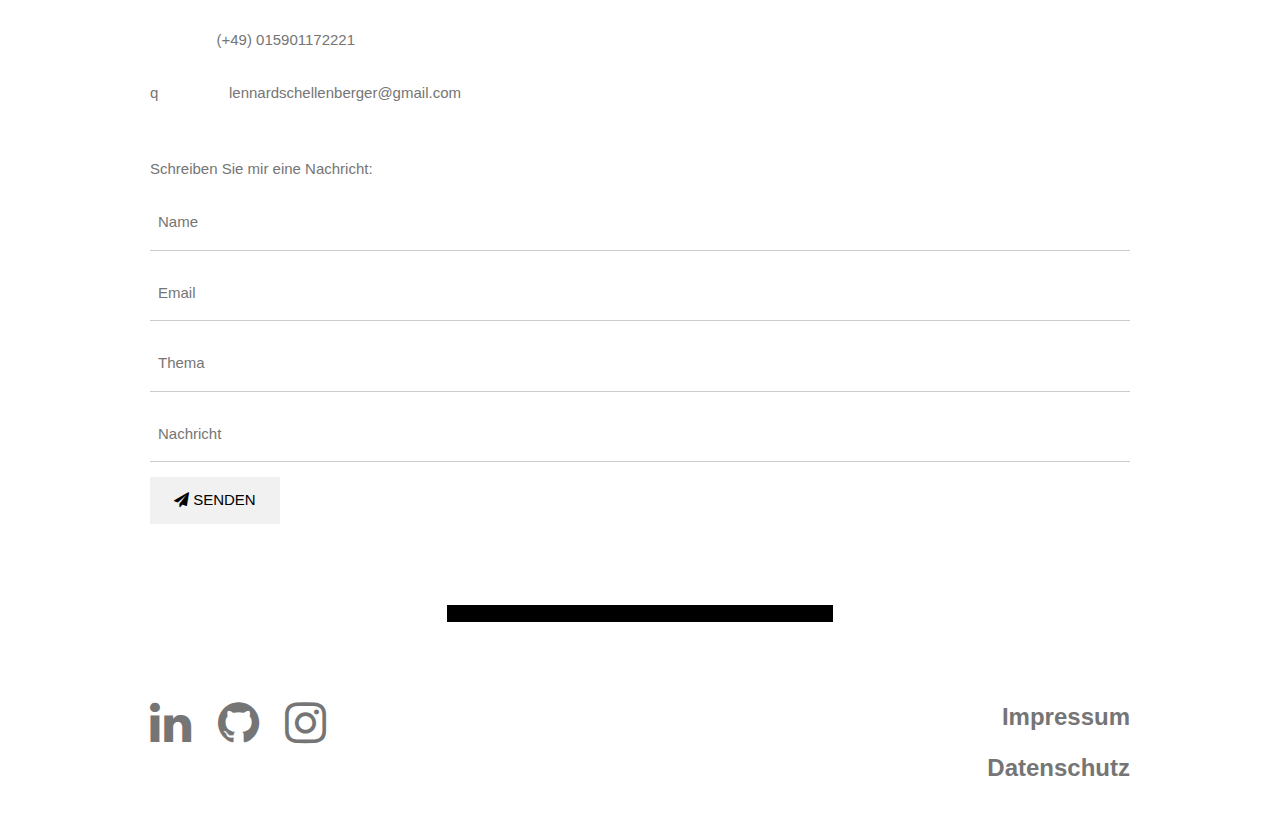
==== commit 6253358d: "sd" ====
--- a/index.html
+++ b/index.html
@@ -20,52 +20,19 @@
   <link href="https://fonts.googleapis.com/css2?family=Open+Sans:ital,wght@0,300..800;1,300..800&display=swap"
     rel="stylesheet">
 
-  <style>
-    body,
-    h1,
-    h2,
-    h3,
-    h4,
-    h5,
-    h6 {
-      font-family: "Montserrat", sans-serif
-    }
-
-    .w3-row-padding img {
-      margin-bottom: 12px
-    }
-
-    /* Set the width of the sidebar to 120px */
-    .w3-sidebar {
-      width: 120px;
-      background: #222;
-    }
-
-    /* Add a left margin to the "page content" that matches the width of the sidebar (120px) */
-    #main {
-      margin-left: 120px
-    }
-
-    /* Remove margins from "page content" on small screens */
-    @media only screen and (max-width: 600px) {
-      #main {
-        margin-left: 0
-      }
-    }
-  </style>
 </head>
 
-<body class="w3-black">
+<body>
   <!-- Icon Bar (Sidebar - hidden on small screens) -->
-  <nav class="w3-sidebar w3-bar-block w3-small w3-hide-small w3-center">
+  <nav>
     <!-- Avatar image in top left corner -->
     <img src="./data/lennardschellenberger.jpg" alt="Lennard Schellenberger" style="width:100%">
-    <a href="./index.html#" class="w3-bar-item w3-button w3-padding-large w3-black">
-      <i class="fa fa-home w3-xxlarge"></i>
+    <a href="./index.html#">
+      <i class="fa fa-home"></i>
       <p>START</p>
     </a>
-    <a href="./index.html#ueber" class="w3-bar-item w3-button w3-padding-large w3-hover-black">
-      <i class="fa fa-user w3-xxlarge"></i>
+    <a href="./index.html#ueber">
+      <i class="fa fa-user"></i>
       <p>ÜBER</p>
     </a>
     <a href="./index.html#projekte" class="w3-bar-item w3-button w3-padding-large w3-hover-black">
@@ -187,7 +154,7 @@
             <i class="fa fa-phone fa-fw w3-text-white w3-xxlarge w3-margin-right"></i>
             (+49) 015901172221</a>
         </p>
-        <p>
+        <p>q
           <a href="mailto:lennardschellenberger@gmail.com" class="contacts">
             <i class="fa fa-envelope fa-fw w3-text-white w3-xxlarge w3-margin-right"></i>
             lennardschellenberger@gmail.com</a>
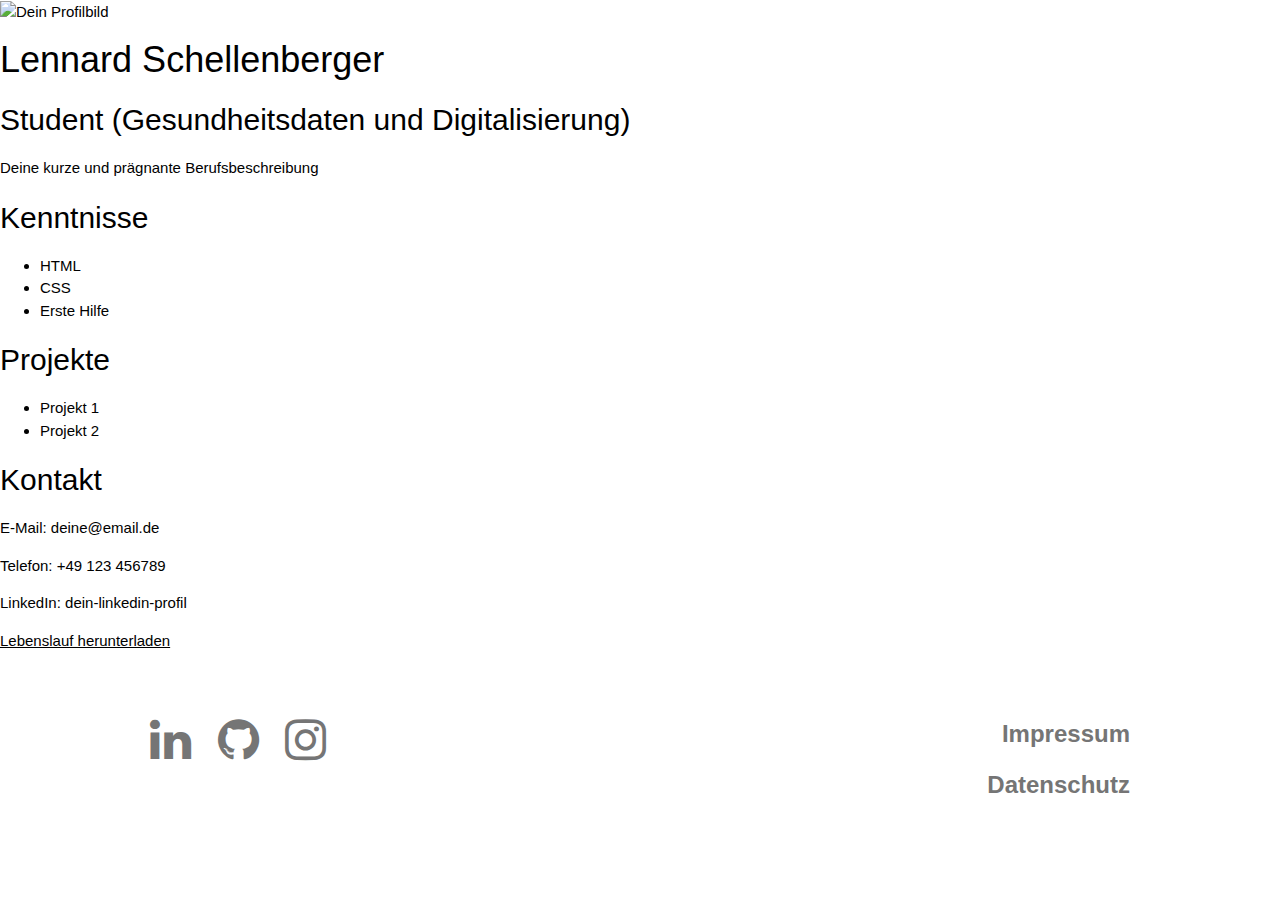
==== commit 46fce447: "Update index.html" ====
--- a/index.html
+++ b/index.html
@@ -23,178 +23,53 @@
 </head>
 
 <body>
-  <!-- Icon Bar (Sidebar - hidden on small screens) -->
-  <nav>
-    <!-- Avatar image in top left corner -->
-    <img src="./data/lennardschellenberger.jpg" alt="Lennard Schellenberger" style="width:100%">
-    <a href="./index.html#">
-      <i class="fa fa-home"></i>
-      <p>START</p>
-    </a>
-    <a href="./index.html#ueber">
-      <i class="fa fa-user"></i>
-      <p>ÜBER</p>
-    </a>
-    <a href="./index.html#projekte" class="w3-bar-item w3-button w3-padding-large w3-hover-black">
-      <i class="fa fa-eye w3-xxlarge"></i>
-      <p>PROJEKTE</p>
-    </a>
-    <a href="./index.html#kontakt" class="w3-bar-item w3-button w3-padding-large w3-hover-black">
-      <i class="fa fa-envelope w3-xxlarge"></i>
-      <p>KONTAKT</p>
-    </a>
-    <!-- <img src="qr-code.png" alt="QR Code" title="lennardschellenberger.w3spaces.com" class="qr-code"> -->
-  </nav>
+  <header>
+    <img src="dein-profilbild.jpg" alt="Dein Profilbild">
+    <h1>Lennard Schellenberger</h1>
+    <h2>Student (Gesundheitsdaten und Digitalisierung)</h2>
+    <p>Deine kurze und prägnante Berufsbeschreibung</p>
+  </header>
 
-  <!-- Navbar on small screens (hidden on medium and large screens) -->
-  <div class="w3-top w3-hide-large w3-hide-medium" id="myNavbar">
-    <div class="w3-bar w3-black w3-opacity w3-hover-opacity-off w3-center w3-small">
-      <a href="./index.html#" class="w3-bar-item w3-button" style="width:23% !important">START</a>
-      <a href="./index.html#ueber" class="w3-bar-item w3-button" style="width:23% !important">ÜBER</a>
-      <a href="./index.html#projekte" class="w3-bar-item w3-button" style="width:23% !important">PROJEKTE</a>
-      <a href="./index.html#kontakt" class="w3-bar-item w3-button" style="width:23% !important">KONTAKT</a>
-      <form>
-        <input class="lang" type="image" src=".\data\germany.png" alt="Englisch" style="width: 6%;">
-      </form>
-    </div>
-  </div>
+  <main>
+    <section id="skills">
+      <h2>Kenntnisse</h2>
+      <ul>
+        <li>HTML</li>
+        <li>CSS</li>
+        <li>Erste Hilfe</li>
+      </ul>
+    </section>
 
-  <!-- Page Content -->
-  <div class="w3-padding-large" id="main">
-    <!-- Header -->
-    <header class="w3-container w3-padding-32 w3-center w3-black" id="home">
-      <h1 class="w3-jumbo heading">Lennard Schellenberger</h1>
-      <p id="header-description">Student Gesundheitsdaten und Digitalisierung</p>
-      <img src="./data/lennardschellenberger.jpg" alt="Lennard Schellenberger" class="w3-image" width="992"
-        height="1108">
-      <!-- End Header -->
-    </header>
+    <section id="projects">
+      <h2>Projekte</h2>
+      <ul>
+        <li>Projekt 1</li>
+        <li>Projekt 2</li>
+      </ul>
+    </section>
 
-    <!-- About Section -->
-    <div class="w3-content w3-justify w3-text-grey w3-padding-64" id="ueber">
-      <h2 id="about-header" class="w3-text-light-grey">Über mich</h2>
-      <hr style="width:200px" class="w3-opacity">
-      <p id="about-description">
-        Ich bin Lennard Schellenberger. Student im Bereich Gesundheitsdaten und Digitalisierung. <br>
-        Als studentische Hilfskraft arbeite ich aktuell am <a href="https://www.iat.eu"
-          title="Institut für Arbeit und Technik" class="link">Institut für
-          Arbeit und Technik (IAT)</a>,
-        im Forschungsschwerpunkt <a
-          href="https://www.iat.eu/das-institut/forschungsschwerpunkte/gesundheitswirtschaft-lebensqualitaet.html"
-          title="Gesundheitswirtschaft und Lebensqualität" class="link">Gesundheitswirtschaft und Lebensqualität</a>.
-        <br>
-        Meine Tätigkeiten umfassen Literaturrecherche und die Auswertung quantitativer und qualitativer Forschungsdaten.
-      </p>
+    <section id="contact">
+      <h2>Kontakt</h2>
+      <p>E-Mail: deine@email.de</p>
+      <p>Telefon: +49 123 456789</p>
+      <p>LinkedIn: dein-linkedin-profil</p>
+      <a href="dein-lebenslauf.pdf" download>Lebenslauf herunterladen</a>
+    </section>
+  </main>
 
-      <h3 id="about-skills-header" class="w3-padding-16 w3-text-light-grey">Meine Fähigkeiten</h3>
-      <p id="about-skills-skill-1" class="w3-wide">HTML und CSS</p>
-      <div class="w3-white">
-        <div class="w3-dark-grey" style="height:28px;width:60%"></div>
-      </div>
-      <p id="about-skills-skill-2" class="w3-wide">Javascript</p>
-      <div class="w3-white">
-        <div class="w3-dark-grey" style="height:28px;width:50%"></div>
-      </div>
-      <p id="about-skills-skill-3" class="w3-wide">C++</p>
-      <div class="w3-white">
-        <div class="w3-dark-grey" style="height:28px;width:30%"></div>
-      </div><br>
+  <!-- Footer -->
+  <footer class="w3-content w3-padding-64 w3-text-grey w3-xlarge">
+    <a href="https://www.linkedin.com/in/lennard-schellenberger-0604a9241/"
+      class="fa fa-linkedin social-media fa-2x"></a>
+    <a href="https://github.com/lennardschellenberger" class="fa fa-github social-media fa-2x"></a>
+    <a href="https://www.instagram.com/lennard_schellenberger/?next=%2F" class="fa fa-instagram social-media fa-2x"></a>
 
-      <div class="w3-row w3-center w3-padding-16 w3-section w3-light-grey">
-        <div class="w3-quarter w3-section">
-          <span id="about-skills-lang-1" class="w3-xlarge">Deutsch</span><br>
-          <span id="about-skills-lang-1-level">Muttersprache</span>
-        </div>
-        <div class="w3-quarter w3-section">
-          <span id="about-skills-lang-2" class="w3-xlarge">Englisch</span><br>
-          <span id="about-skills-lang-2-level">Sehr gut</span>
-        </div>
-        <div class="w3-quarter w3-section">
-          <span id="about-skills-lang-3" class="w3-xlarge">Niederländisch</span><br>
-          <span id="about-skills-lang-3-level">Gut</span>
-        </div>
-        <div class="w3-quarter w3-section">
-          <span id="about-skills-lang-4" class="w3-xlarge">Chinesisch</span><br>
-          <span id="about-skills-lang-4-level">Grundlagen</span>
-        </div>
-      </div>
+    <a href="./pages/impressum.html" id="footer-imprint" class="footer-links">Impressum</a><br>
+    <a href="./pages/datenschutz.html" id="footer-imprint" class="footer-links">Datenschutz</a>
+    <!-- End Footer -->
+  </footer>
 
-      <button class="w3-button w3-light-grey w3-padding-large w3-section">
-        <a href="./data/lebenslauf-lennardschellenberger.pdf" id="download-cv" class="download-cv" download>
-          <i class="fa fa-download"></i> Download Lebenslauf</a>
-      </button>
-
-      <!-- Project Section -->
-      <div class="w3-padding-64 w3-content" id="projekte">
-        <h2 id="projects-header" class="w3-text-light-grey">Meine Projekte</h2>
-        <hr style="width:200px" class="w3-opacity">
-        <p>
-          <a href="https://lennardschellenberger.github.io" class="project-links">lennardschellenberger.github.io</a>
-          <span id="projects-project-1">Eine Website über mich.</span> <br />
-          <a href="./pages/publikationen.html" class="project-links">Publikationen</a>
-          <span id="projects-project-2">Wissenschaftliche Arbeiten (Hausarbeiten, Bachelor- und Masterarbeit)</span>
-        </p>
-      </div>
-      <!-- End Project Section -->
-    </div>
-
-    <!-- Contact Section -->
-    <div class="w3-padding-64 w3-content w3-text-grey" id="kontakt">
-      <h2 id="contact-header" class="w3-text-light-grey">Kontakt</h2>
-      <hr style="width:200px" class="w3-opacity">
-
-      <div class="w3-section">
-        <p>
-          <a href="https://maps.app.goo.gl/csKLP9Z7ojLV6Xws9" class="contacts">
-            <i class="fa fa-map-marker fa-fw w3-text-white w3-xxlarge w3-margin-right"></i>
-            <span title="Google Maps">Markstraße 105, 44801 Bochum, Deutschland</span></a>
-        </p>
-        <p>
-          <a href="tel:+4915901172221" class="contacts">
-            <i class="fa fa-phone fa-fw w3-text-white w3-xxlarge w3-margin-right"></i>
-            (+49) 015901172221</a>
-        </p>
-        <p>q
-          <a href="mailto:lennardschellenberger@gmail.com" class="contacts">
-            <i class="fa fa-envelope fa-fw w3-text-white w3-xxlarge w3-margin-right"></i>
-            lennardschellenberger@gmail.com</a>
-        </p>
-      </div><br>
-
-      <p id="contact-form-text">Schreiben Sie mir eine Nachricht:</p>
-      <form action="/action_page.php" target="_blank">
-        <p><input class="w3-input w3-padding-16" type="text" placeholder="Name" required name="Name"></p>
-        <p><input class="w3-input w3-padding-16" type="text" placeholder="Email" required name="Email"></p>
-        <p><input class="w3-input w3-padding-16" type="text" placeholder="Thema" required name="Thema"></p>
-        <p><input class="w3-input w3-padding-16" type="text" placeholder="Nachricht" required name="Nachricht"></p>
-        <p>
-          <button class="w3-button w3-light-grey w3-padding-large" type="submit">
-            <i class="fa fa-paper-plane"></i>
-            <span id="contact-form-send">SENDEN</span></button>
-        </p>
-      </form>
-      <!-- End Contact Section -->
-    </div>
-
-    <!-- Quote - hidden on small screens -->
-    <div class="quote w3-hide-small">
-      <span class="quote-background">„Ich kann, weil ich will, was ich muss.“ (Immanuel Kant)</span>
-    </div>
-
-    <!-- Footer -->
-    <footer class="w3-content w3-padding-64 w3-text-grey w3-xlarge">
-      <a href="https://www.linkedin.com/in/lennard-schellenberger-0604a9241/"
-        class="fa fa-linkedin social-media fa-2x"></a>
-      <a href="https://github.com/lennardschellenberger" class="fa fa-github social-media fa-2x"></a>
-      <a href="https://www.instagram.com/lennard_schellenberger/?next=%2F"
-        class="fa fa-instagram social-media fa-2x"></a>
-
-      <a href="./pages/impressum.html" id="footer-imprint" class="footer-links">Impressum</a><br>
-      <a href="./pages/datenschutz.html" id="footer-imprint" class="footer-links">Datenschutz</a>
-      <!-- End Footer -->
-    </footer>
-
-    <!-- END PAGE CONTENT -->
+  <!-- END PAGE CONTENT -->
   </div>
 
 </body>
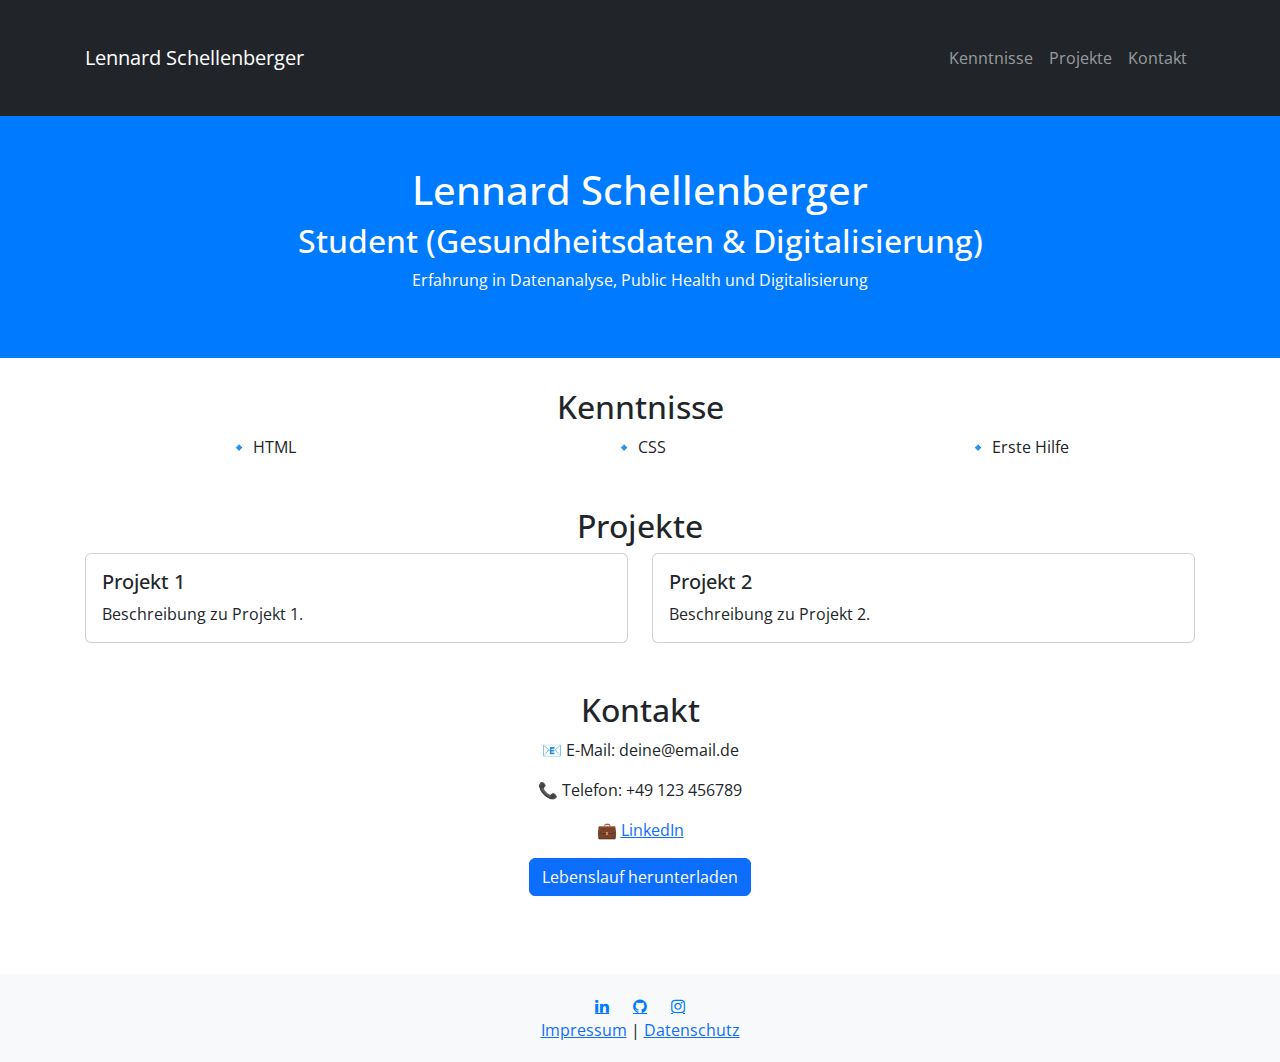
==== commit 6020295f: "Update index.html" ====
--- a/index.html
+++ b/index.html
@@ -1,77 +1,124 @@
 <!DOCTYPE html>
-<html>
+<html lang="de">
 
 <head>
+  <meta charset="UTF-8">
+  <meta name="viewport" content="width=device-width, initial-scale=1">
   <title>Lennard Schellenberger</title>
-  <meta charset="UTF-8">
-  <meta name="keywords" content="HTML, CSS, JavaScript">
-  <meta name="description" content="Website about Lennard Schellenberger">
+  <meta name="keywords" content="HTML, CSS, Bootstrap">
+  <meta name="description" content="Website über Lennard Schellenberger">
   <meta name="author" content="Lennard Schellenberger">
-  <meta name="viewport" content="width=device-width, initial-scale=1">
-  <link rel="stylesheet" href="./styles/index.css">
-  <link rel="stylesheet" href="https://www.w3schools.com/w3css/4/w3.css">
-  <link rel="stylesheet" href="https://fonts.googleapis.com/css?family=Montserrat">
+  <link rel="stylesheet" href="https://cdn.jsdelivr.net/npm/bootstrap@5.3.2/dist/css/bootstrap.min.css">
   <link rel="stylesheet" href="https://cdnjs.cloudflare.com/ajax/libs/font-awesome/4.7.0/css/font-awesome.min.css">
-  <link rel="icon" type="image/x-icon" href=".\data\flavicon.png">
-  <script src="./scripts/index.js"></script>
+  <link href="https://fonts.googleapis.com/css2?family=Open+Sans:wght@300;400;600&display=swap" rel="stylesheet">
+  <style>
+    body {
+      font-family: 'Open Sans', sans-serif;
+    }
 
-  <link rel="preconnect" href="https://fonts.googleapis.com">
-  <link rel="preconnect" href="https://fonts.gstatic.com" crossorigin>
-  <link href="https://fonts.googleapis.com/css2?family=Open+Sans:ital,wght@0,300..800;1,300..800&display=swap"
-    rel="stylesheet">
+    header {
+      text-align: center;
+      padding: 50px;
+      background: #007bff;
+      color: white;
+    }
 
+    .container {
+      padding: 30px 15px;
+    }
+
+    .social-media {
+      margin: 0 10px;
+      color: #007bff;
+    }
+
+    footer {
+      text-align: center;
+      padding: 20px;
+      background: #f8f9fa;
+    }
+  </style>
 </head>
 
 <body>
+  <!-- Navigation -->
+  <nav class="navbar navbar-expand-lg navbar-dark bg-dark">
+    <div class="container">
+      <a class="navbar-brand" href="#">Lennard Schellenberger</a>
+      <button class="navbar-toggler" type="button" data-bs-toggle="collapse" data-bs-target="#navbarNav">
+        <span class="navbar-toggler-icon"></span>
+      </button>
+      <div class="collapse navbar-collapse" id="navbarNav">
+        <ul class="navbar-nav ms-auto">
+          <li class="nav-item"><a class="nav-link" href="#skills">Kenntnisse</a></li>
+          <li class="nav-item"><a class="nav-link" href="#projects">Projekte</a></li>
+          <li class="nav-item"><a class="nav-link" href="#contact">Kontakt</a></li>
+        </ul>
+      </div>
+    </div>
+  </nav>
+
+  <!-- Header -->
   <header>
-    <img src="dein-profilbild.jpg" alt="Dein Profilbild">
     <h1>Lennard Schellenberger</h1>
-    <h2>Student (Gesundheitsdaten und Digitalisierung)</h2>
-    <p>Deine kurze und prägnante Berufsbeschreibung</p>
+    <h2>Student (Gesundheitsdaten & Digitalisierung)</h2>
+    <p>Erfahrung in Datenanalyse, Public Health und Digitalisierung</p>
   </header>
 
-  <main>
-    <section id="skills">
-      <h2>Kenntnisse</h2>
-      <ul>
-        <li>HTML</li>
-        <li>CSS</li>
-        <li>Erste Hilfe</li>
-      </ul>
+  <!-- Hauptinhalt -->
+  <div class="container">
+    <section id="skills" class="mb-5">
+      <h2 class="text-center">Kenntnisse</h2>
+      <div class="row text-center">
+        <div class="col-md-4">🔹 HTML</div>
+        <div class="col-md-4">🔹 CSS</div>
+        <div class="col-md-4">🔹 Erste Hilfe</div>
+      </div>
     </section>
 
-    <section id="projects">
-      <h2>Projekte</h2>
-      <ul>
-        <li>Projekt 1</li>
-        <li>Projekt 2</li>
-      </ul>
+    <section id="projects" class="mb-5">
+      <h2 class="text-center">Projekte</h2>
+      <div class="row">
+        <div class="col-md-6">
+          <div class="card">
+            <div class="card-body">
+              <h5 class="card-title">Projekt 1</h5>
+              <p class="card-text">Beschreibung zu Projekt 1.</p>
+            </div>
+          </div>
+        </div>
+        <div class="col-md-6">
+          <div class="card">
+            <div class="card-body">
+              <h5 class="card-title">Projekt 2</h5>
+              <p class="card-text">Beschreibung zu Projekt 2.</p>
+            </div>
+          </div>
+        </div>
+      </div>
     </section>
 
-    <section id="contact">
-      <h2>Kontakt</h2>
-      <p>E-Mail: deine@email.de</p>
-      <p>Telefon: +49 123 456789</p>
-      <p>LinkedIn: dein-linkedin-profil</p>
-      <a href="dein-lebenslauf.pdf" download>Lebenslauf herunterladen</a>
+    <section id="contact" class="mb-5">
+      <h2 class="text-center">Kontakt</h2>
+      <p class="text-center">📧 E-Mail: deine@email.de</p>
+      <p class="text-center">📞 Telefon: +49 123 456789</p>
+      <p class="text-center">💼 <a href="#">LinkedIn</a></p>
+      <div class="text-center">
+        <a href="dein-lebenslauf.pdf" class="btn btn-primary" download>Lebenslauf herunterladen</a>
+      </div>
     </section>
-  </main>
+  </div>
 
   <!-- Footer -->
-  <footer class="w3-content w3-padding-64 w3-text-grey w3-xlarge">
-    <a href="https://www.linkedin.com/in/lennard-schellenberger-0604a9241/"
-      class="fa fa-linkedin social-media fa-2x"></a>
-    <a href="https://github.com/lennardschellenberger" class="fa fa-github social-media fa-2x"></a>
-    <a href="https://www.instagram.com/lennard_schellenberger/?next=%2F" class="fa fa-instagram social-media fa-2x"></a>
-
-    <a href="./pages/impressum.html" id="footer-imprint" class="footer-links">Impressum</a><br>
-    <a href="./pages/datenschutz.html" id="footer-imprint" class="footer-links">Datenschutz</a>
-    <!-- End Footer -->
+  <footer>
+    <a href="https://www.linkedin.com/in/lennard-schellenberger-0604a9241/" class="fa fa-linkedin social-media"></a>
+    <a href="https://github.com/lennardschellenberger" class="fa fa-github social-media"></a>
+    <a href="https://www.instagram.com/lennard_schellenberger/" class="fa fa-instagram social-media"></a>
+    <br>
+    <a href="./pages/impressum.html">Impressum</a> | <a href="./pages/datenschutz.html">Datenschutz</a>
   </footer>
 
-  <!-- END PAGE CONTENT -->
-  </div>
-
+  <script src="https://cdn.jsdelivr.net/npm/bootstrap@5.3.2/dist/js/bootstrap.bundle.min.js"></script>
 </body>
 
 </html>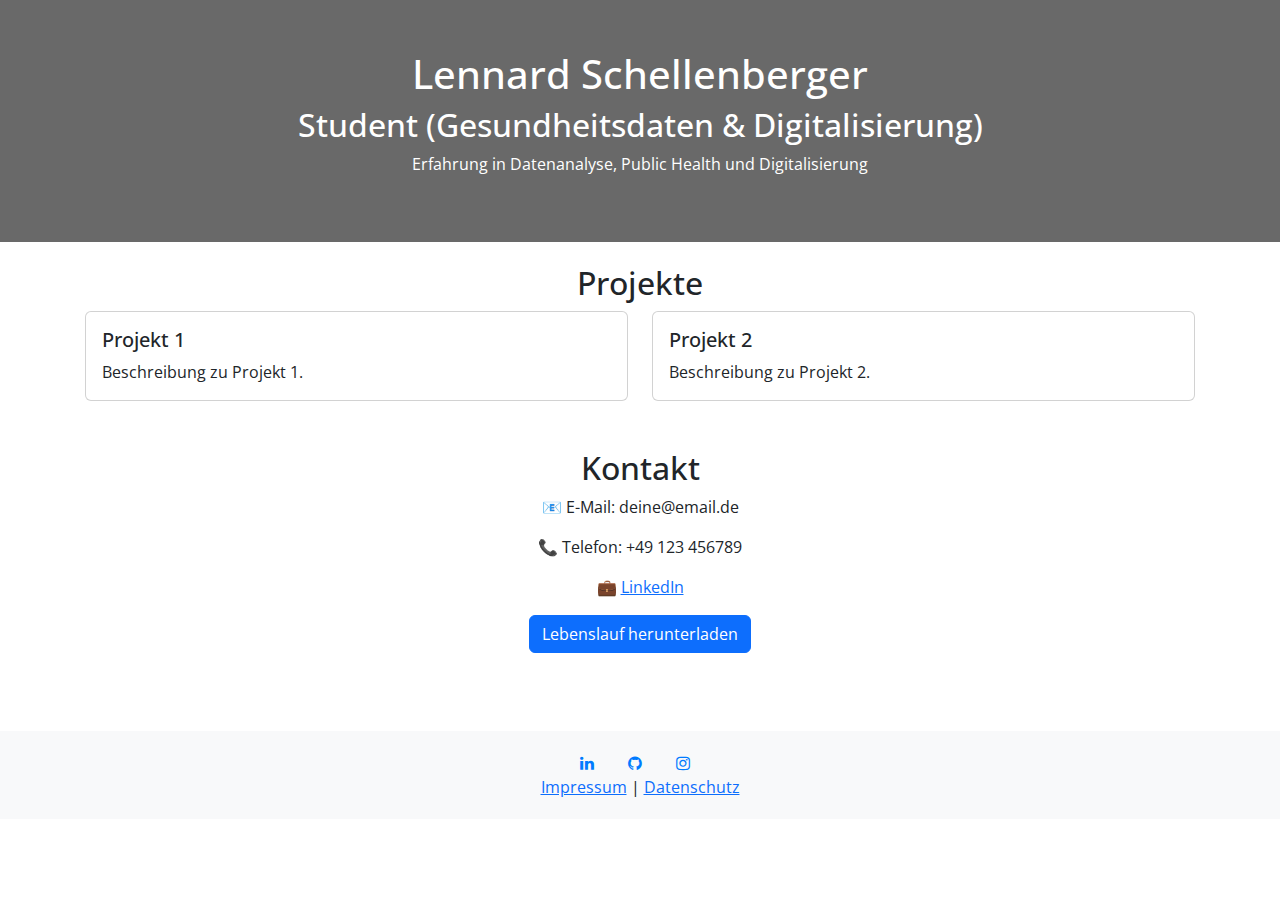
==== commit 3d728bac: "a" ====
--- a/index.html
+++ b/index.html
@@ -11,33 +11,7 @@
   <link rel="stylesheet" href="https://cdn.jsdelivr.net/npm/bootstrap@5.3.2/dist/css/bootstrap.min.css">
   <link rel="stylesheet" href="https://cdnjs.cloudflare.com/ajax/libs/font-awesome/4.7.0/css/font-awesome.min.css">
   <link href="https://fonts.googleapis.com/css2?family=Open+Sans:wght@300;400;600&display=swap" rel="stylesheet">
-  <style>
-    body {
-      font-family: 'Open Sans', sans-serif;
-    }
-
-    header {
-      text-align: center;
-      padding: 50px;
-      background: #007bff;
-      color: white;
-    }
-
-    .container {
-      padding: 30px 15px;
-    }
-
-    .social-media {
-      margin: 0 10px;
-      color: #007bff;
-    }
-
-    footer {
-      text-align: center;
-      padding: 20px;
-      background: #f8f9fa;
-    }
-  </style>
+  <link rel="stylesheet" href="styles/index.css">
 </head>
 
 <body>
@@ -60,12 +34,13 @@
 
   <!-- Header -->
   <header>
+    <!-- <img src=data\lennardschellenberger-weitbild.jpg alt="Lennard Schellenberger Profilbild" style="width: 100%"> -->
     <h1>Lennard Schellenberger</h1>
     <h2>Student (Gesundheitsdaten & Digitalisierung)</h2>
     <p>Erfahrung in Datenanalyse, Public Health und Digitalisierung</p>
   </header>
 
-  <!-- Hauptinhalt -->
+  <!-- main content -->
   <div class="container">
     <section id="skills" class="mb-5">
       <h2 class="text-center">Kenntnisse</h2>
@@ -102,7 +77,7 @@
       <h2 class="text-center">Kontakt</h2>
       <p class="text-center">📧 E-Mail: deine@email.de</p>
       <p class="text-center">📞 Telefon: +49 123 456789</p>
-      <p class="text-center">💼 <a href="#">LinkedIn</a></p>
+      <p class="text-center">💼 <a href="https://www.linkedin.com/in/lennardschellenberger/">LinkedIn</a></p>
       <div class="text-center">
         <a href="dein-lebenslauf.pdf" class="btn btn-primary" download>Lebenslauf herunterladen</a>
       </div>
--- a/styles/index.css
+++ b/styles/index.css
@@ -0,0 +1,99 @@
+.open-sans {
+    font-family: "Open Sans", sans-serif;
+    font-optical-sizing: auto;
+}
+
+body {
+    font-family: 'Open Sans', sans-serif;
+}
+
+.container {
+    padding: 30px 15px;
+}
+
+.social-media {
+    margin: 0 10px;
+    color: #007bff;
+}
+
+footer {
+    text-align: center;
+    padding: 20px;
+    background: #f8f9fa;
+}
+
+header {
+    text-align: center;
+    padding: 50px;
+    background: dimgray;
+    color: white;
+    position: fixed;
+    top: 0;
+    width: 100%;
+    z-index: 1000;
+    /* Stellt sicher, dass der Header über anderen Inhalten liegt */
+}
+
+.link {
+    text-decoration: none;
+}
+
+.lang-button {
+    background: none;
+}
+
+.download-cv {
+    text-decoration: none;
+}
+
+.project-links {
+    text-decoration: none;
+    font-size: large;
+    font-weight: bold;
+    margin-right: 10px;
+}
+
+.contacts {
+    text-decoration: none;
+}
+
+.quote {
+    width: 100%;
+    text-align: center;
+    border-bottom: 1px solid white;
+    line-height: 0.1em;
+    margin: 10px 0 20px;
+}
+
+.quote-background {
+    background: black;
+    padding: 0 10px;
+}
+
+.footer {
+    display: flex;
+    justify-content: space-between;
+}
+
+.social-media {
+    text-decoration: none;
+    margin-right: 20px;
+}
+
+.footer-links {
+    text-decoration: none;
+    float: right;
+    font-weight: bold;
+}
+
+.copyright {
+    text-align: center;
+}
+
+.link:hover,
+.project-links:hover,
+.contacts:hover,
+.social-media:hover,
+.footer-links:hover {
+    color: white;
+}